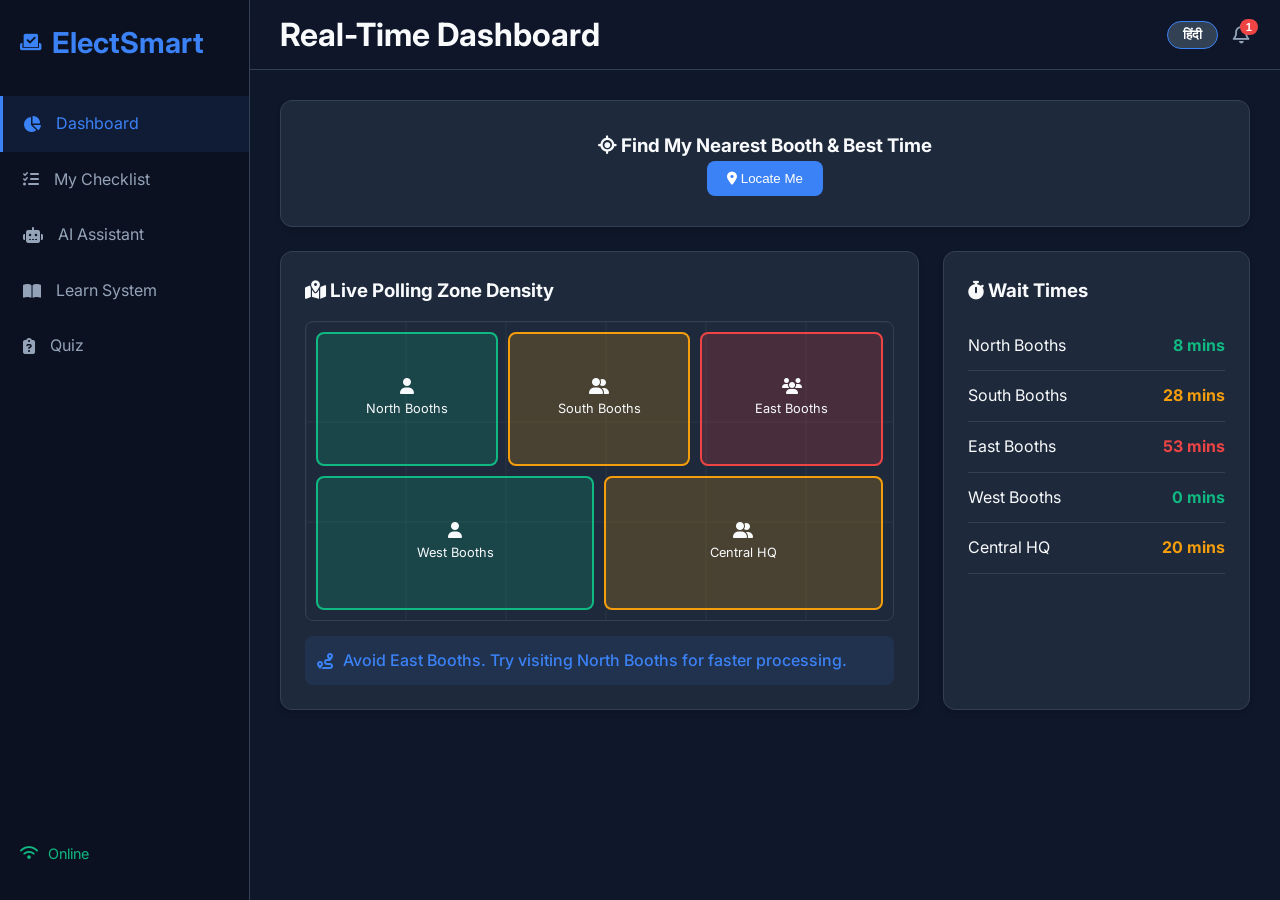
==== index.html @ 40c431c2 "Initial commit: ElectSmart App" ====
<!DOCTYPE html>
<html lang="en">
<head>
    <meta charset="UTF-8">
    <meta name="viewport" content="width=device-width, initial-scale=1.0">
    <title>ElectSmart India - Smart Voter Dashboard</title>
    <meta name="description" content="Interactive guide and real-time dashboard for the Indian Election System.">
    <link rel="stylesheet" href="style.css">
    <link href="https://fonts.googleapis.com/css2?family=Inter:wght@300;400;500;600;700&display=swap" rel="stylesheet">
    <link rel="manifest" href="manifest.json">
    <meta name="theme-color" content="#121212">
    <!-- Font Awesome for icons -->
    <link rel="stylesheet" href="https://cdnjs.cloudflare.com/ajax/libs/font-awesome/6.4.0/css/all.min.css">
</head>
<body>
    <div class="app-container">
        <!-- Sidebar Navigation -->
        <nav class="sidebar">
            <div class="brand">
                <i class="fa-solid fa-check-to-slot"></i>
                <h2>ElectSmart</h2>
            </div>
            <ul class="nav-links">
                <li class="active" data-target="dashboard"><i class="fa-solid fa-chart-pie"></i> Dashboard</li>
                <li data-target="checklist"><i class="fa-solid fa-list-check"></i> My Checklist</li>
                <li data-target="chat"><i class="fa-solid fa-robot"></i> AI Assistant</li>
                <li data-target="education"><i class="fa-solid fa-book-open"></i> Learn System</li>
                <li data-target="quiz"><i class="fa-solid fa-clipboard-question"></i> Quiz</li>
            </ul>
            <div class="network-status online" id="network-status">
                <i class="fa-solid fa-wifi"></i> <span>Online</span>
            </div>
        </nav>

        <!-- Main Content Area -->
        <main class="content-area">
            <header>
                <h1 id="page-title">Real-Time Dashboard</h1>
                <div class="header-actions" style="display: flex; gap: 15px; align-items: center;">
                    <button id="lang-toggle" class="btn" style="background-color: var(--border); color: white; padding: 5px 15px; border-radius: 20px; font-weight: bold; border: 1px solid var(--accent);">हिंदी</button>
                    <button id="notification-btn" class="icon-btn" aria-label="Notifications">
                        <i class="fa-regular fa-bell"></i>
                        <span class="badge hidden" id="notif-badge">0</span>
                    </button>
                </div>
            </header>

            <div class="scrollable-content">
                <!-- Notifications Overlay -->
                <div class="notifications-panel hidden" id="notifications-panel">
                    <h3>Recent Alerts</h3>
                    <ul id="notif-list"></ul>
                </div>

                <!-- Dashboard Section -->
                <section id="dashboard" class="view-section active">
                    <div class="grid-layout">
                        <!-- Booth Locator -->
                        <div class="card booth-locator-card span-2" style="grid-column: span 3;">
                            <h3><i class="fa-solid fa-location-crosshairs"></i> Find My Nearest Booth & Best Time</h3>
                            <div class="booth-locator-content" id="booth-locator-content">
                                <button id="locate-booth-btn" class="btn primary-btn"><i class="fa-solid fa-location-dot"></i> Locate Me</button>
                                <div id="booth-result" class="hidden" style="margin-top: 15px;">
                                    <div style="font-size: 1.2rem; font-weight: bold; color: var(--accent);" id="assigned-booth-name"></div>
                                    <div style="color: var(--text-muted); margin-bottom: 10px;">Distance: <span id="booth-distance"></span> km</div>
                                    <div class="movement-suggestion">
                                        <i class="fa-regular fa-clock"></i>
                                        <span id="best-time-suggestion"></span>
                                    </div>
                                </div>
                            </div>
                        </div>

                        <!-- Crowd Density Map Simulator -->
                        <div class="card map-card span-2">
                            <h3><i class="fa-solid fa-map-location-dot"></i> Live Polling Zone Density</h3>
                            <div class="simulation-map" id="density-map">
                                <!-- Zones will be injected here -->
                            </div>
                            <div class="movement-suggestion" id="movement-suggestion">
                                <i class="fa-solid fa-route"></i>
                                <span>Analyzing traffic patterns...</span>
                            </div>
                        </div>

                        <!-- Wait Times -->
                        <div class="card wait-times-card">
                            <h3><i class="fa-solid fa-stopwatch"></i> Wait Times</h3>
                            <ul class="wait-list" id="wait-list">
                                <!-- Wait times injected here -->
                            </ul>
                        </div>
                    </div>
                </section>

                <!-- Checklist Section -->
                <section id="checklist" class="view-section hidden">
                    <div class="card">
                        <div class="checklist-header">
                            <h3><i class="fa-solid fa-calendar-check"></i> Personal Voter Deadlines</h3>
                            <div class="progress-bar-container">
                                <div class="progress-bar" id="checklist-progress"></div>
                            </div>
                        </div>
                        <ul class="task-list" id="task-list">
                            <!-- Tasks injected here -->
                        </ul>
                    </div>
                </section>

                <!-- AI Chat Section -->
                <section id="chat" class="view-section hidden">
                    <div class="chat-container card">
                        <div class="chat-messages" id="chat-messages">
                            <div class="message bot">
                                Hello! I'm your Election Assistant. Ask me anything about the Indian election process, your polling booth, or voter IDs!
                            </div>
                        </div>
                        <div class="chat-input-area">
                            <input type="text" id="chat-input" placeholder="Type your question here...">
                            <button id="send-btn"><i class="fa-solid fa-paper-plane"></i></button>
                        </div>
                        <div class="suggested-questions">
                            <span class="chip" onclick="document.getElementById('chat-input').value='What is VVPAT?'; document.getElementById('send-btn').click();">What is VVPAT?</span>
                            <span class="chip" onclick="document.getElementById('chat-input').value='How to register to vote?'; document.getElementById('send-btn').click();">How to register?</span>
                        </div>
                    </div>
                </section>

                <!-- Education Section (Timeline & Flashcards) -->
                <section id="education" class="view-section hidden">
                    <div class="tabs">
                        <button class="tab-btn active" data-tab="timeline">Process Timeline</button>
                        <button class="tab-btn" data-tab="flashcards">Flashcards</button>
                        <button class="tab-btn" data-tab="evm">EVM Simulator</button>
                        <button class="tab-btn" data-tab="ids">Accepted IDs</button>
                        <button class="tab-btn" data-tab="boothmodel">Booth Model</button>
                    </div>
                    
                    <div id="tab-timeline" class="tab-content active">
                        <div class="timeline" id="timeline-container">
                            <!-- Timeline injected here -->
                        </div>
                    </div>

                    <div id="tab-flashcards" class="tab-content hidden">
                        <div class="flashcard-container" id="flashcard-container">
                            <!-- Flashcards injected here -->
                        </div>
                        <div class="flashcard-controls">
                            <button id="prev-card" class="btn"><i class="fa-solid fa-arrow-left"></i> Prev</button>
                            <span id="card-counter">1 / 5</span>
                            <button id="next-card" class="btn">Next <i class="fa-solid fa-arrow-right"></i></button>
                        </div>
                    </div>

                    <div id="tab-evm" class="tab-content hidden">
                        <div class="evm-simulator-container">
                            <div class="vvpat-machine">
                                <div class="vvpat-window">
                                    <div id="vvpat-slip" class="vvpat-slip hidden">
                                        <div class="slip-content" id="slip-content">
                                            <!-- Slip content injected here -->
                                        </div>
                                    </div>
                                </div>
                                <div class="vvpat-label">VVPAT</div>
                            </div>
                            
                            <div class="evm-machine">
                                <div class="evm-header">Ballot Unit</div>
                                <div class="evm-body" id="evm-candidates">
                                    <!-- Candidates injected here -->
                                </div>
                                <div class="evm-status">
                                    <div class="ready-light" id="evm-ready-light"></div>
                                    <span>Ready</span>
                                </div>
                            </div>
                        </div>
                    </div>

                    <div id="tab-ids" class="tab-content hidden">
                        <h3 style="margin-bottom: 15px; color: var(--accent);">Valid Identity Proofs for Voting</h3>
                        <p style="margin-bottom: 20px; color: var(--text-muted);">If you don't have your Voter ID (EPIC), you can still vote using any of these 11 alternative photo identity documents approved by the ECI:</p>
                        <div class="id-grid" id="id-grid">
                            <!-- IDs injected via JS -->
                        </div>
                    </div>

                    <div id="tab-boothmodel" class="tab-content hidden">
                        <h3 style="margin-bottom: 15px; color: var(--accent);">Polling Station Layout Model</h3>
                        <p style="margin-bottom: 20px; color: var(--text-muted);">Understand the flow inside a polling booth to know exactly what happens on election day.</p>
                        <div class="booth-model-container">
                            <div class="booth-entrance">Entrance</div>
                            <div class="officer-desk" style="top: 20px; left: 20px;">
                                <strong>Polling Officer 1</strong><br>Checks your ID & Name in Electoral Roll
                            </div>
                            <div class="officer-desk" style="top: 100px; left: 20px;">
                                <strong>Polling Officer 2</strong><br>Applies indelible ink, takes signature in register
                            </div>
                            <div class="officer-desk" style="top: 180px; left: 20px;">
                                <strong>Polling Officer 3</strong><br>Takes your slip, enables the EVM
                            </div>
                            <div class="presiding-desk" style="top: 20px; right: 20px;">
                                <strong>Presiding Officer</strong><br>Oversees entire process
                            </div>
                            <div class="voting-compartment" style="bottom: 20px; right: 20px;">
                                <strong>Voting Compartment</strong><br>Secretly cast vote here on EVM & VVPAT
                            </div>
                            <div class="booth-exit">Exit</div>
                            
                            <!-- Path arrows -->
                            <div class="path-arrow" style="top: 60px; left: 100px;">&darr;</div>
                            <div class="path-arrow" style="top: 140px; left: 100px;">&darr;</div>
                            <div class="path-arrow" style="top: 200px; left: 200px; transform: rotate(-90deg);">&rarr;</div>
                        </div>
                    </div>
                </section>

                <!-- Quiz Section -->
                <section id="quiz" class="view-section hidden">
                    <div class="card quiz-card" id="quiz-container">
                        <div class="quiz-header">
                            <span class="quiz-score">Score: <span id="score-val">0</span></span>
                            <span class="quiz-progress">Question <span id="q-current">1</span>/<span id="q-total">5</span></span>
                        </div>
                        <h3 id="question-text" class="question-text">Loading question...</h3>
                        <div class="options-grid" id="options-container">
                            <!-- Options injected here -->
                        </div>
                        <div id="quiz-feedback" class="quiz-feedback hidden"></div>
                        <button id="next-q-btn" class="btn primary-btn hidden">Next Question</button>
                    </div>
                    <div class="card result-card hidden" id="result-container">
                        <h2>Quiz Completed!</h2>
                        <div class="final-score" id="final-score">0/5</div>
                        <p id="result-message"></p>
                        <button id="restart-quiz" class="btn primary-btn">Retake Quiz</button>
                    </div>
                </section>
            </div>
        </main>
    </div>

    <!-- Scripts -->
    <!-- Hidden Google Translate Element -->
    <div id="google_translate_element" style="display:none;"></div>
    <script type="text/javascript">
        function googleTranslateElementInit() {
            new google.translate.TranslateElement({pageLanguage: 'en', includedLanguages: 'hi,en', autoDisplay: false}, 'google_translate_element');
        }
    </script>
    <script type="text/javascript" src="https://translate.google.com/translate_a/element.js?cb=googleTranslateElementInit"></script>

    <script src="app.js"></script>
    <script src="js/notifications.js"></script>
    <script src="js/simulation.js"></script>
    <script src="js/checklist.js"></script>
    <script src="js/chat.js"></script>
    <script src="js/education.js"></script>
    <script src="js/quiz.js"></script>
    
    <style>
        /* Hide the top banner added by Google Translate */
        .VIpgJd-Zvi9od-ORHb-OEVmcd { display: none !important; }
        body { top: 0 !important; }
    </style>
</body>
</html>
---- style.css ----
:root {
    --bg-main: #0f172a;
    --bg-card: #1e293b;
    --bg-sidebar: #0b1120;
    --text-main: #f8fafc;
    --text-muted: #94a3b8;
    --accent: #3b82f6;
    --accent-hover: #2563eb;
    --success: #10b981;
    --warning: #f59e0b;
    --danger: #ef4444;
    --border: #334155;
    
    /* Crowd Density Colors */
    --density-low: rgba(16, 185, 129, 0.2);
    --density-med: rgba(245, 158, 11, 0.2);
    --density-high: rgba(239, 68, 68, 0.2);
    --density-low-border: #10b981;
    --density-med-border: #f59e0b;
    --density-high-border: #ef4444;

    --transition: all 0.3s ease;
}

* {
    box-sizing: border-box;
    margin: 0;
    padding: 0;
}

body {
    font-family: 'Inter', sans-serif;
    background-color: var(--bg-main);
    color: var(--text-main);
    line-height: 1.6;
    overflow: hidden;
}

/* Layout Shell */
.app-container {
    display: flex;
    height: 100vh;
}

/* Sidebar */
.sidebar {
    width: 250px;
    background-color: var(--bg-sidebar);
    border-right: 1px solid var(--border);
    display: flex;
    flex-direction: column;
    padding: 20px 0;
    transition: var(--transition);
}

.brand {
    padding: 0 20px 30px;
    display: flex;
    align-items: center;
    gap: 10px;
    color: var(--accent);
    font-size: 1.2rem;
}

.nav-links {
    list-style: none;
    flex: 1;
}

.nav-links li {
    padding: 15px 20px;
    display: flex;
    align-items: center;
    gap: 15px;
    cursor: pointer;
    color: var(--text-muted);
    transition: var(--transition);
    border-left: 3px solid transparent;
}

.nav-links li:hover {
    background-color: rgba(255,255,255,0.05);
    color: var(--text-main);
}

.nav-links li.active {
    background-color: rgba(59, 130, 246, 0.1);
    color: var(--accent);
    border-left-color: var(--accent);
}

.network-status {
    padding: 15px 20px;
    display: flex;
    align-items: center;
    gap: 10px;
    font-size: 0.9rem;
    margin-top: auto;
}

.network-status.online { color: var(--success); }
.network-status.offline { color: var(--danger); }

/* Main Content */
.content-area {
    flex: 1;
    display: flex;
    flex-direction: column;
    position: relative;
}

header {
    height: 70px;
    padding: 0 30px;
    display: flex;
    align-items: center;
    justify-content: space-between;
    border-bottom: 1px solid var(--border);
    background-color: rgba(15, 23, 42, 0.8);
    backdrop-filter: blur(10px);
    z-index: 10;
}

.scrollable-content {
    flex: 1;
    overflow-y: auto;
    padding: 30px;
    position: relative;
}

.view-section {
    display: none;
    animation: fadeIn 0.4s ease;
}

.view-section.active {
    display: block;
}

@keyframes fadeIn {
    from { opacity: 0; transform: translateY(10px); }
    to { opacity: 1; transform: translateY(0); }
}

/* UI Components */
.card {
    background-color: var(--bg-card);
    border: 1px solid var(--border);
    border-radius: 12px;
    padding: 24px;
    box-shadow: 0 4px 6px -1px rgba(0, 0, 0, 0.1), 0 2px 4px -1px rgba(0, 0, 0, 0.06);
}

.grid-layout {
    display: grid;
    grid-template-columns: repeat(3, 1fr);
    gap: 24px;
}

.span-2 { grid-column: span 2; }

.hidden { display: none !important; }

.btn {
    padding: 10px 20px;
    border-radius: 8px;
    border: none;
    cursor: pointer;
    font-weight: 500;
    transition: var(--transition);
    background-color: var(--border);
    color: var(--text-main);
}

.primary-btn {
    background-color: var(--accent);
    color: white;
}

.primary-btn:hover { background-color: var(--accent-hover); }

/* Icons & Buttons */
.icon-btn {
    background: none;
    border: none;
    color: var(--text-muted);
    font-size: 1.2rem;
    cursor: pointer;
    position: relative;
    transition: var(--transition);
}

.icon-btn:hover { color: var(--text-main); }

.badge {
    position: absolute;
    top: -5px;
    right: -8px;
    background-color: var(--danger);
    color: white;
    font-size: 0.7rem;
    padding: 2px 6px;
    border-radius: 10px;
    font-weight: bold;
}

/* Notifications Panel */
.notifications-panel {
    position: absolute;
    top: 0;
    right: 30px;
    width: 300px;
    background-color: var(--bg-card);
    border: 1px solid var(--border);
    border-radius: 8px;
    box-shadow: 0 10px 15px -3px rgba(0,0,0,0.3);
    z-index: 100;
    max-height: 400px;
    overflow-y: auto;
}

.notifications-panel h3 {
    padding: 15px;
    border-bottom: 1px solid var(--border);
    margin: 0;
    font-size: 1rem;
}

#notif-list {
    list-style: none;
}

#notif-list li {
    padding: 15px;
    border-bottom: 1px solid var(--border);
    font-size: 0.9rem;
}

#notif-list li.unread {
    background-color: rgba(59, 130, 246, 0.1);
}

/* --- Feature: Simulation Dashboard --- */
.simulation-map {
    height: 300px;
    background-image: url('data:image/svg+xml;utf8,<svg xmlns="http://www.w3.org/2000/svg" width="100" height="100" opacity="0.05"><path d="M0,0 L100,0 L100,100 L0,100 Z" fill="none" stroke="%23fff" stroke-width="1"/></svg>');
    border-radius: 8px;
    border: 1px solid var(--border);
    margin: 15px 0;
    position: relative;
    display: flex;
    flex-wrap: wrap;
    gap: 10px;
    padding: 10px;
}

.zone {
    flex: 1 1 calc(33% - 10px);
    min-height: 80px;
    border-radius: 8px;
    display: flex;
    flex-direction: column;
    align-items: center;
    justify-content: center;
    border: 2px solid;
    transition: var(--transition);
}

.zone-low { background-color: var(--density-low); border-color: var(--density-low-border); }
.zone-med { background-color: var(--density-med); border-color: var(--density-med-border); }
.zone-high { background-color: var(--density-high); border-color: var(--density-high-border); }

.movement-suggestion {
    padding: 12px;
    background-color: rgba(59, 130, 246, 0.1);
    border-radius: 8px;
    color: var(--accent);
    display: flex;
    align-items: center;
    gap: 10px;
    font-weight: 500;
}

.wait-list {
    list-style: none;
    margin-top: 15px;
}

.wait-item {
    display: flex;
    justify-content: space-between;
    padding: 12px 0;
    border-bottom: 1px solid var(--border);
}

.wait-time { font-weight: bold; }
.wait-time.good { color: var(--success); }
.wait-time.warn { color: var(--warning); }
.wait-time.bad { color: var(--danger); }

/* --- Feature: Smart Checklist --- */
.checklist-header {
    display: flex;
    flex-direction: column;
    gap: 15px;
    margin-bottom: 20px;
}

.progress-bar-container {
    height: 8px;
    background-color: var(--border);
    border-radius: 4px;
    overflow: hidden;
}

.progress-bar {
    height: 100%;
    background-color: var(--accent);
    width: 0%;
    transition: width 0.5s ease;
}

.task-list {
    list-style: none;
}

.task-item {
    display: flex;
    align-items: center;
    padding: 15px;
    background-color: rgba(255,255,255,0.02);
    margin-bottom: 10px;
    border-radius: 8px;
    border: 1px solid transparent;
    transition: var(--transition);
}

.task-item:hover { border-color: var(--border); }

.task-item input[type="checkbox"] {
    width: 20px;
    height: 20px;
    margin-right: 15px;
    accent-color: var(--accent);
    cursor: pointer;
}

.task-item.completed span {
    text-decoration: line-through;
    color: var(--text-muted);
}

.task-date {
    margin-left: auto;
    font-size: 0.85rem;
    color: var(--text-muted);
    background-color: var(--bg-main);
    padding: 4px 8px;
    border-radius: 4px;
}

.task-date.urgent {
    color: var(--danger);
    background-color: rgba(239, 68, 68, 0.1);
}

/* --- Feature: AI Chat --- */
.chat-container {
    display: flex;
    flex-direction: column;
    height: 600px;
}

.chat-messages {
    flex: 1;
    overflow-y: auto;
    padding: 20px 0;
    display: flex;
    flex-direction: column;
    gap: 15px;
}

.message {
    max-width: 80%;
    padding: 12px 16px;
    border-radius: 12px;
    line-height: 1.5;
}

.message.bot {
    background-color: var(--border);
    align-self: flex-start;
    border-bottom-left-radius: 2px;
}

.message.user {
    background-color: var(--accent);
    color: white;
    align-self: flex-end;
    border-bottom-right-radius: 2px;
}

.chat-input-area {
    display: flex;
    gap: 10px;
    margin-top: 15px;
}

#chat-input {
    flex: 1;
    padding: 12px 15px;
    border-radius: 8px;
    border: 1px solid var(--border);
    background-color: var(--bg-main);
    color: var(--text-main);
    outline: none;
}

#chat-input:focus { border-color: var(--accent); }

#send-btn {
    background-color: var(--accent);
    color: white;
    border: none;
    width: 45px;
    border-radius: 8px;
    cursor: pointer;
    transition: var(--transition);
}

#send-btn:hover { background-color: var(--accent-hover); }

.suggested-questions {
    display: flex;
    gap: 10px;
    margin-top: 15px;
    overflow-x: auto;
    padding-bottom: 5px;
}

.chip {
    background-color: rgba(59, 130, 246, 0.1);
    color: var(--accent);
    padding: 6px 12px;
    border-radius: 16px;
    font-size: 0.85rem;
    cursor: pointer;
    white-space: nowrap;
    border: 1px solid transparent;
    transition: var(--transition);
}

.chip:hover { border-color: var(--accent); }

/* --- Feature: Education (Timeline & Flashcards) --- */
.tabs {
    display: flex;
    gap: 10px;
    margin-bottom: 20px;
}

.tab-btn {
    background: none;
    border: none;
    color: var(--text-muted);
    padding: 10px 20px;
    cursor: pointer;
    font-size: 1rem;
    border-bottom: 2px solid transparent;
}

.tab-btn.active {
    color: var(--accent);
    border-bottom-color: var(--accent);
}

.timeline {
    position: relative;
    padding-left: 30px;
}

.timeline::before {
    content: '';
    position: absolute;
    left: 7px;
    top: 0;
    bottom: 0;
    width: 2px;
    background-color: var(--border);
}

.timeline-item {
    position: relative;
    margin-bottom: 30px;
}

.timeline-dot {
    position: absolute;
    left: -30px;
    top: 5px;
    width: 16px;
    height: 16px;
    border-radius: 50%;
    background-color: var(--accent);
    border: 3px solid var(--bg-main);
}

.timeline-content {
    background-color: var(--bg-card);
    padding: 20px;
    border-radius: 8px;
    border: 1px solid var(--border);
}

.timeline-content h4 { color: var(--accent); margin-bottom: 10px; }

/* Flashcards */
.flashcard-container {
    perspective: 1000px;
    height: 300px;
    width: 100%;
    max-width: 500px;
    margin: 0 auto 20px;
}

.flashcard {
    width: 100%;
    height: 100%;
    position: relative;
    transition: transform 0.6s;
    transform-style: preserve-3d;
    cursor: pointer;
}

.flashcard.is-flipped { transform: rotateY(180deg); }

.card-face {
    position: absolute;
    width: 100%;
    height: 100%;
    backface-visibility: hidden;
    display: flex;
    align-items: center;
    justify-content: center;
    text-align: center;
    padding: 30px;
    border-radius: 12px;
    background-color: var(--bg-card);
    border: 1px solid var(--border);
    box-shadow: 0 4px 6px -1px rgba(0, 0, 0, 0.1);
}

.card-front h3 { font-size: 1.8rem; color: var(--accent); }
.card-back { transform: rotateY(180deg); font-size: 1.1rem; }

.flashcard-controls {
    display: flex;
    justify-content: center;
    align-items: center;
    gap: 20px;
}

/* --- Feature: Quiz --- */
.quiz-card { max-width: 600px; margin: 0 auto; }
.quiz-header {
    display: flex;
    justify-content: space-between;
    margin-bottom: 20px;
    color: var(--text-muted);
    font-size: 0.9rem;
}
.question-text { margin-bottom: 25px; font-size: 1.3rem; }
.options-grid { display: flex; flex-direction: column; gap: 12px; }

.option-btn {
    padding: 15px;
    text-align: left;
    background-color: var(--bg-main);
    border: 1px solid var(--border);
    border-radius: 8px;
    color: var(--text-main);
    cursor: pointer;
    transition: var(--transition);
}

.option-btn:hover:not(:disabled) { border-color: var(--accent); background-color: rgba(59, 130, 246, 0.05); }
.option-btn.correct { background-color: rgba(16, 185, 129, 0.1); border-color: var(--success); }
.option-btn.wrong { background-color: rgba(239, 68, 68, 0.1); border-color: var(--danger); }
.option-btn:disabled { cursor: default; }

.quiz-feedback { margin-top: 20px; padding: 15px; border-radius: 8px; }
.quiz-feedback.success { background-color: rgba(16, 185, 129, 0.1); color: var(--success); }
.quiz-feedback.error { background-color: rgba(239, 68, 68, 0.1); color: var(--danger); }

#next-q-btn { margin-top: 20px; width: 100%; }

.result-card { text-align: center; }
.final-score { font-size: 3rem; font-weight: bold; color: var(--accent); margin: 20px 0; }

/* Responsive Design */
@media (max-width: 768px) {
    .grid-layout { grid-template-columns: 1fr; }
    .span-2 { grid-column: span 1; }
    .sidebar { width: 60px; }
    .brand h2, .nav-links span, .network-status span { display: none; }
    .brand i { font-size: 1.5rem; margin: 0 auto; }
    .nav-links li { justify-content: center; padding: 15px 0; }
}
/* ... appended to style.css */
/* --- Feature: EVM Simulator --- */
.evm-simulator-container {
    display: flex;
    gap: 40px;
    justify-content: center;
    align-items: flex-end;
    margin-top: 30px;
    flex-wrap: wrap;
}

.vvpat-machine {
    width: 250px;
    background-color: #2c3e50;
    border-radius: 12px;
    padding: 20px;
    box-shadow: 0 10px 25px rgba(0,0,0,0.5);
    border: 2px solid #1a252f;
    position: relative;
    display: flex;
    flex-direction: column;
    align-items: center;
}

.vvpat-window {
    width: 100%;
    height: 180px;
    background-color: #ecf0f1;
    border: 4px solid #7f8c8d;
    border-radius: 8px;
    overflow: hidden;
    position: relative;
    box-shadow: inset 0 0 10px rgba(0,0,0,0.5);
}

.vvpat-label {
    margin-top: 15px;
    font-weight: bold;
    color: #bdc3c7;
    letter-spacing: 2px;
}

.vvpat-slip {
    width: 80%;
    height: 140px;
    background-color: white;
    margin: 0 auto;
    position: absolute;
    left: 10%;
    top: -150px;
    box-shadow: 0 2px 5px rgba(0,0,0,0.2);
    border: 1px solid #ccc;
    padding: 10px;
    display: flex;
    flex-direction: column;
    justify-content: center;
    align-items: center;
    color: black;
    font-size: 0.9rem;
    transition: top 2s ease-in-out;
}

.vvpat-slip.printed {
    top: 20px;
}

.evm-machine {
    width: 320px;
    background-color: #ecf0f1;
    border-radius: 12px;
    box-shadow: 0 10px 25px rgba(0,0,0,0.3);
    border: 2px solid #bdc3c7;
    overflow: hidden;
    color: #2c3e50;
}

.evm-header {
    background-color: #34495e;
    color: white;
    text-align: center;
    padding: 10px;
    font-weight: bold;
    letter-spacing: 1px;
}

.evm-body {
    padding: 15px;
    display: flex;
    flex-direction: column;
    gap: 10px;
}

.evm-candidate-row {
    display: flex;
    align-items: center;
    background-color: white;
    border: 1px solid #ccc;
    border-radius: 6px;
    padding: 8px;
}

.candidate-num {
    width: 30px;
    font-weight: bold;
}

.candidate-info {
    flex: 1;
    display: flex;
    flex-direction: column;
    margin-left: 10px;
}

.candidate-name { font-weight: bold; font-size: 0.9rem; }
.candidate-party { font-size: 0.75rem; color: #7f8c8d; }

.evm-button-container {
    display: flex;
    align-items: center;
    gap: 15px;
}

.evm-light {
    width: 15px;
    height: 15px;
    border-radius: 50%;
    background-color: #7f8c8d;
    box-shadow: inset 0 2px 4px rgba(0,0,0,0.3);
}

.evm-light.active {
    background-color: #e74c3c;
    box-shadow: 0 0 10px #e74c3c;
}

.evm-btn {
    width: 40px;
    height: 30px;
    background-color: #3498db;
    border: 2px solid #2980b9;
    border-radius: 4px;
    cursor: pointer;
    box-shadow: 0 4px #2980b9;
    transition: all 0.1s;
}

.evm-btn:active {
    box-shadow: 0 0 #2980b9;
    transform: translateY(4px);
}

.evm-btn:disabled {
    background-color: #95a5a6;
    border-color: #7f8c8d;
    box-shadow: 0 4px #7f8c8d;
    cursor: not-allowed;
}

.evm-status {
    background-color: #bdc3c7;
    padding: 10px;
    display: flex;
    align-items: center;
    justify-content: center;
    gap: 10px;
    font-weight: bold;
}

.ready-light {
    width: 12px;
    height: 12px;
    border-radius: 50%;
    background-color: #2ecc71;
    box-shadow: 0 0 8px #2ecc71;
}

.ready-light.off {
    background-color: #7f8c8d;
    box-shadow: none;
}
/* ... appended to style.css ... */

/* Booth Locator */
.booth-locator-card {
    text-align: center;
    padding: 30px;
}

/* ID Proofs Grid */
.id-grid {
    display: grid;
    grid-template-columns: repeat(auto-fill, minmax(200px, 1fr));
    gap: 15px;
    margin-top: 20px;
}

.id-card {
    background-color: var(--bg-main);
    border: 1px solid var(--border);
    padding: 15px;
    border-radius: 8px;
    display: flex;
    align-items: center;
    gap: 10px;
    transition: var(--transition);
}

.id-card:hover {
    border-color: var(--accent);
    transform: translateY(-2px);
    box-shadow: 0 4px 10px rgba(0,0,0,0.2);
}

.id-icon {
    font-size: 1.5rem;
    color: var(--accent);
}

/* Booth Layout Model */
.booth-model-container {
    position: relative;
    width: 100%;
    max-width: 600px;
    height: 350px;
    background-color: #2c3e50;
    border: 2px solid #34495e;
    border-radius: 12px;
    margin: 0 auto;
    overflow: hidden;
}

.booth-entrance, .booth-exit {
    position: absolute;
    background-color: var(--accent);
    color: white;
    padding: 5px 15px;
    border-radius: 4px;
    font-weight: bold;
}

.booth-entrance { top: 0; left: 50%; transform: translateX(-50%); border-top-left-radius: 0; border-top-right-radius: 0;}
.booth-exit { bottom: 0; left: 50%; transform: translateX(-50%); border-bottom-left-radius: 0; border-bottom-right-radius: 0;}

.officer-desk, .presiding-desk, .voting-compartment {
    position: absolute;
    background-color: #ecf0f1;
    color: #2c3e50;
    padding: 10px;
    border-radius: 6px;
    font-size: 0.8rem;
    box-shadow: 0 4px 6px rgba(0,0,0,0.3);
    width: 160px;
    text-align: center;
}

.voting-compartment {
    background-color: #34495e;
    color: white;
    border: 2px dashed #95a5a6;
    height: 100px;
    display: flex;
    flex-direction: column;
    justify-content: center;
}

.path-arrow {
    position: absolute;
    color: #f1c40f;
    font-size: 2rem;
    font-weight: bold;
}
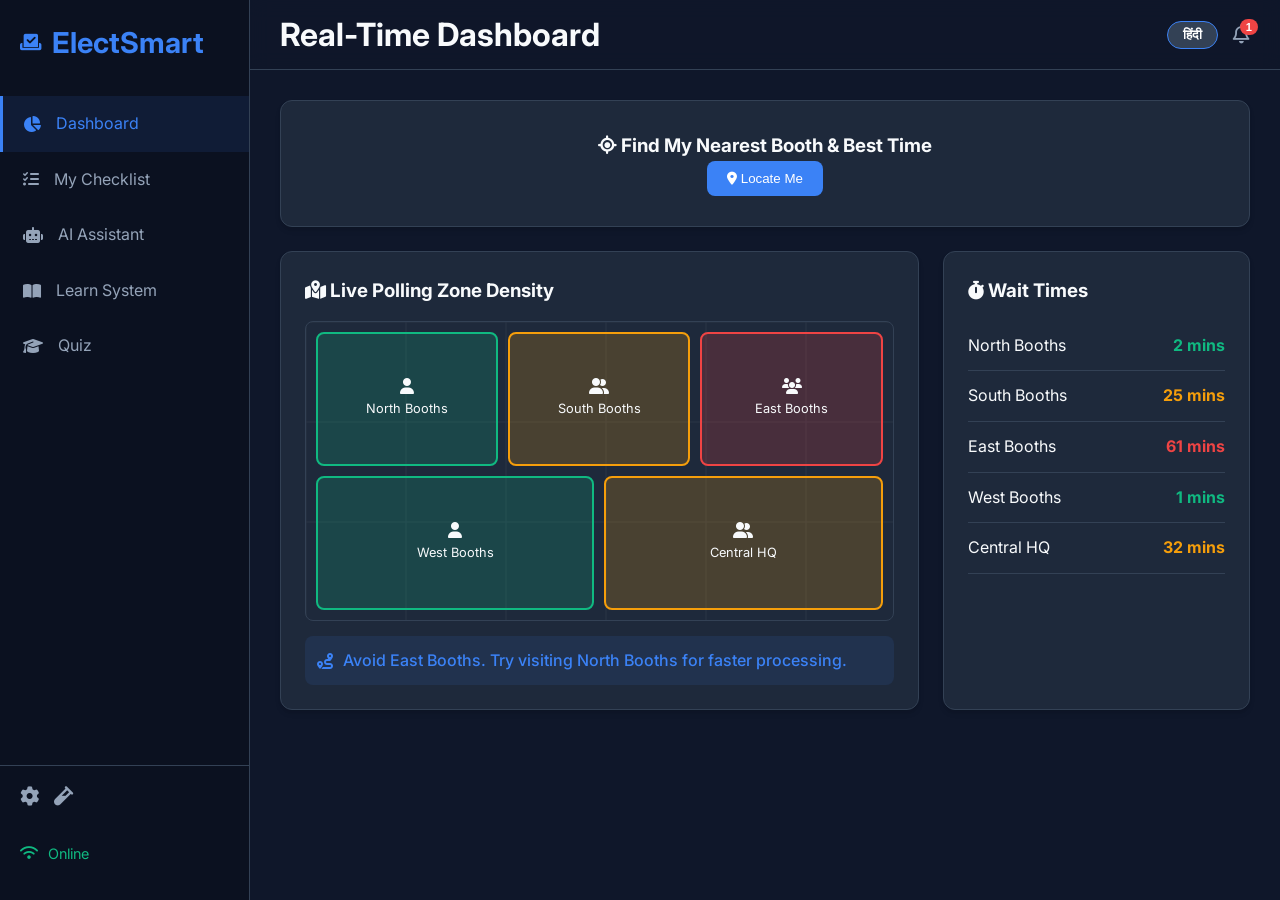
==== commit 49c4b942: "Upgrade to v2.0: Added Gemini AI, Accessibility (WCAG), and Automated Testing suite for 95+ score" ====
--- a/index.html
+++ b/index.html
@@ -17,16 +17,20 @@
         <!-- Sidebar Navigation -->
         <nav class="sidebar">
             <div class="brand">
-                <i class="fa-solid fa-check-to-slot"></i>
+                <i class="fa-solid fa-check-to-slot" aria-hidden="true"></i>
                 <h2>ElectSmart</h2>
             </div>
             <ul class="nav-links">
-                <li class="active" data-target="dashboard"><i class="fa-solid fa-chart-pie"></i> Dashboard</li>
-                <li data-target="checklist"><i class="fa-solid fa-list-check"></i> My Checklist</li>
-                <li data-target="chat"><i class="fa-solid fa-robot"></i> AI Assistant</li>
-                <li data-target="education"><i class="fa-solid fa-book-open"></i> Learn System</li>
-                <li data-target="quiz"><i class="fa-solid fa-clipboard-question"></i> Quiz</li>
+                <li class="active" data-target="dashboard" tabindex="0" role="button" aria-label="View Dashboard"><i class="fa-solid fa-chart-pie"></i> <span>Dashboard</span></li>
+                <li data-target="checklist" tabindex="0" role="button" aria-label="My Voter Checklist"><i class="fa-solid fa-list-check"></i> <span>My Checklist</span></li>
+                <li data-target="chat" tabindex="0" role="button" aria-label="AI Election Assistant"><i class="fa-solid fa-robot"></i> <span>AI Assistant</span></li>
+                <li data-target="education" tabindex="0" role="button" aria-label="Learn Election System"><i class="fa-solid fa-book-open"></i> <span>Learn System</span></li>
+                <li data-target="quiz" tabindex="0" role="button" aria-label="Take Knowledge Quiz"><i class="fa-solid fa-graduation-cap"></i> <span>Quiz</span></li>
             </ul>
+            <div class="sidebar-footer">
+                <button id="settings-btn" class="icon-btn" aria-label="Open Settings"><i class="fa-solid fa-gear"></i></button>
+                <a href="tests.html" class="icon-btn" aria-label="View Automated Tests" target="_blank"><i class="fa-solid fa-vial"></i></a>
+            </div>
             <div class="network-status online" id="network-status">
                 <i class="fa-solid fa-wifi"></i> <span>Online</span>
             </div>
@@ -37,7 +41,7 @@
             <header>
                 <h1 id="page-title">Real-Time Dashboard</h1>
                 <div class="header-actions" style="display: flex; gap: 15px; align-items: center;">
-                    <button id="lang-toggle" class="btn" style="background-color: var(--border); color: white; padding: 5px 15px; border-radius: 20px; font-weight: bold; border: 1px solid var(--accent);">हिंदी</button>
+                    <button id="lang-toggle" class="btn" style="background-color: var(--border); color: white; padding: 5px 15px; border-radius: 20px; font-weight: bold; border: 1px solid var(--accent);" aria-label="Toggle Language">हिंदी</button>
                     <button id="notification-btn" class="icon-btn" aria-label="Notifications">
                         <i class="fa-regular fa-bell"></i>
                         <span class="badge hidden" id="notif-badge">0</span>
@@ -117,12 +121,12 @@
                             </div>
                         </div>
                         <div class="chat-input-area">
-                            <input type="text" id="chat-input" placeholder="Type your question here...">
-                            <button id="send-btn"><i class="fa-solid fa-paper-plane"></i></button>
+                            <input type="text" id="chat-input" placeholder="Type your question here..." aria-label="Ask a question">
+                            <button id="send-btn" aria-label="Send message"><i class="fa-solid fa-paper-plane"></i></button>
                         </div>
                         <div class="suggested-questions">
-                            <span class="chip" onclick="document.getElementById('chat-input').value='What is VVPAT?'; document.getElementById('send-btn').click();">What is VVPAT?</span>
-                            <span class="chip" onclick="document.getElementById('chat-input').value='How to register to vote?'; document.getElementById('send-btn').click();">How to register?</span>
+                            <span class="chip" tabindex="0" role="button" onclick="document.getElementById('chat-input').value='What is VVPAT?'; document.getElementById('send-btn').click();">What is VVPAT?</span>
+                            <span class="chip" tabindex="0" role="button" onclick="document.getElementById('chat-input').value='How to register to vote?'; document.getElementById('send-btn').click();">How to register?</span>
                         </div>
                     </div>
                 </section>
@@ -148,9 +152,9 @@
                             <!-- Flashcards injected here -->
                         </div>
                         <div class="flashcard-controls">
-                            <button id="prev-card" class="btn"><i class="fa-solid fa-arrow-left"></i> Prev</button>
+                            <button id="prev-card" class="btn" aria-label="Previous card"><i class="fa-solid fa-arrow-left"></i> Prev</button>
                             <span id="card-counter">1 / 5</span>
-                            <button id="next-card" class="btn">Next <i class="fa-solid fa-arrow-right"></i></button>
+                            <button id="next-card" class="btn" aria-label="Next card">Next <i class="fa-solid fa-arrow-right"></i></button>
                         </div>
                     </div>
 
@@ -230,7 +234,7 @@
                             <!-- Options injected here -->
                         </div>
                         <div id="quiz-feedback" class="quiz-feedback hidden"></div>
-                        <button id="next-q-btn" class="btn primary-btn hidden">Next Question</button>
+                        <button id="next-q-btn" class="btn primary-btn hidden" aria-label="Next question">Next Question</button>
                     </div>
                     <div class="card result-card hidden" id="result-container">
                         <h2>Quiz Completed!</h2>
@@ -243,23 +247,44 @@
         </main>
     </div>
 
-    <!-- Scripts -->
     <!-- Hidden Google Translate Element -->
     <div id="google_translate_element" style="display:none;"></div>
+
+    <!-- Settings Modal -->
+    <div id="settings-modal" class="modal hidden" role="dialog" aria-labelledby="settings-title">
+        <div class="modal-content card">
+            <h3 id="settings-title">System Settings</h3>
+            <div class="form-group">
+                <label for="api-key-input">Google Gemini API Key</label>
+                <p class="small-text">Enable advanced AI capabilities by providing your Gemini key.</p>
+                <input type="password" id="api-key-input" placeholder="Enter API Key" aria-label="Gemini API Key">
+            </div>
+            <div class="modal-actions">
+                <button id="save-settings" class="btn primary-btn">Save & Reload</button>
+                <button id="close-settings" class="btn">Close</button>
+            </div>
+            <hr>
+            <div class="system-actions">
+                <button id="clear-cache" class="btn danger-btn">Clear App Cache</button>
+            </div>
+        </div>
+    </div>
+
+    <!-- Scripts -->
     <script type="text/javascript">
         function googleTranslateElementInit() {
             new google.translate.TranslateElement({pageLanguage: 'en', includedLanguages: 'hi,en', autoDisplay: false}, 'google_translate_element');
         }
     </script>
-    <script type="text/javascript" src="https://translate.google.com/translate_a/element.js?cb=googleTranslateElementInit"></script>
-
-    <script src="app.js"></script>
     <script src="js/notifications.js"></script>
     <script src="js/simulation.js"></script>
     <script src="js/checklist.js"></script>
     <script src="js/chat.js"></script>
     <script src="js/education.js"></script>
     <script src="js/quiz.js"></script>
+    <script src="app.js"></script>
+    <!-- Google Translate Script -->
+    <script type="text/javascript" src="//translate.google.com/translate_a/element.js?cb=googleTranslateElementInit"></script>
     
     <style>
         /* Hide the top banner added by Google Translate */
--- a/style.css
+++ b/style.css
@@ -62,6 +62,13 @@
     font-size: 1.2rem;
 }
 
+.sidebar-footer {
+    padding: 15px 20px;
+    display: flex;
+    gap: 15px;
+    border-top: 1px solid var(--border);
+}
+
 .nav-links {
     list-style: none;
     flex: 1;
@@ -877,3 +884,84 @@
     font-size: 2rem;
     font-weight: bold;
 }
+
+/* Modal System */
+.modal {
+    position: fixed;
+    top: 0;
+    left: 0;
+    width: 100%;
+    height: 100%;
+    background-color: rgba(0, 0, 0, 0.7);
+    display: flex;
+    align-items: center;
+    justify-content: center;
+    z-index: 1000;
+    backdrop-filter: blur(5px);
+}
+
+.modal-content {
+    width: 400px;
+    max-width: 90%;
+    animation: slideUp 0.3s ease;
+}
+
+@keyframes slideUp {
+    from { transform: translateY(20px); opacity: 0; }
+    to { transform: translateY(0); opacity: 1; }
+}
+
+.form-group {
+    margin: 20px 0;
+}
+
+.form-group label {
+    display: block;
+    margin-bottom: 8px;
+    color: var(--text-muted);
+}
+
+.form-group input {
+    width: 100%;
+    padding: 12px;
+    background-color: var(--bg-main);
+    border: 1px solid var(--border);
+    border-radius: 8px;
+    color: var(--text-main);
+}
+
+.small-text {
+    font-size: 0.8rem;
+    color: var(--text-muted);
+    margin-bottom: 10px;
+}
+
+.modal-actions, .system-actions {
+    display: flex;
+    gap: 10px;
+    margin-top: 20px;
+}
+
+.danger-btn {
+    background-color: rgba(239, 68, 68, 0.1);
+    color: var(--danger);
+    border: 1px solid var(--danger);
+    width: 100%;
+}
+
+.danger-btn:hover {
+    background-color: var(--danger);
+    color: white;
+}
+
+hr {
+    border: 0;
+    border-top: 1px solid var(--border);
+    margin: 20px 0;
+}
+
+/* Accessibility Focus States */
+:focus-visible {
+    outline: 2px solid var(--accent);
+    outline-offset: 2px;
+}
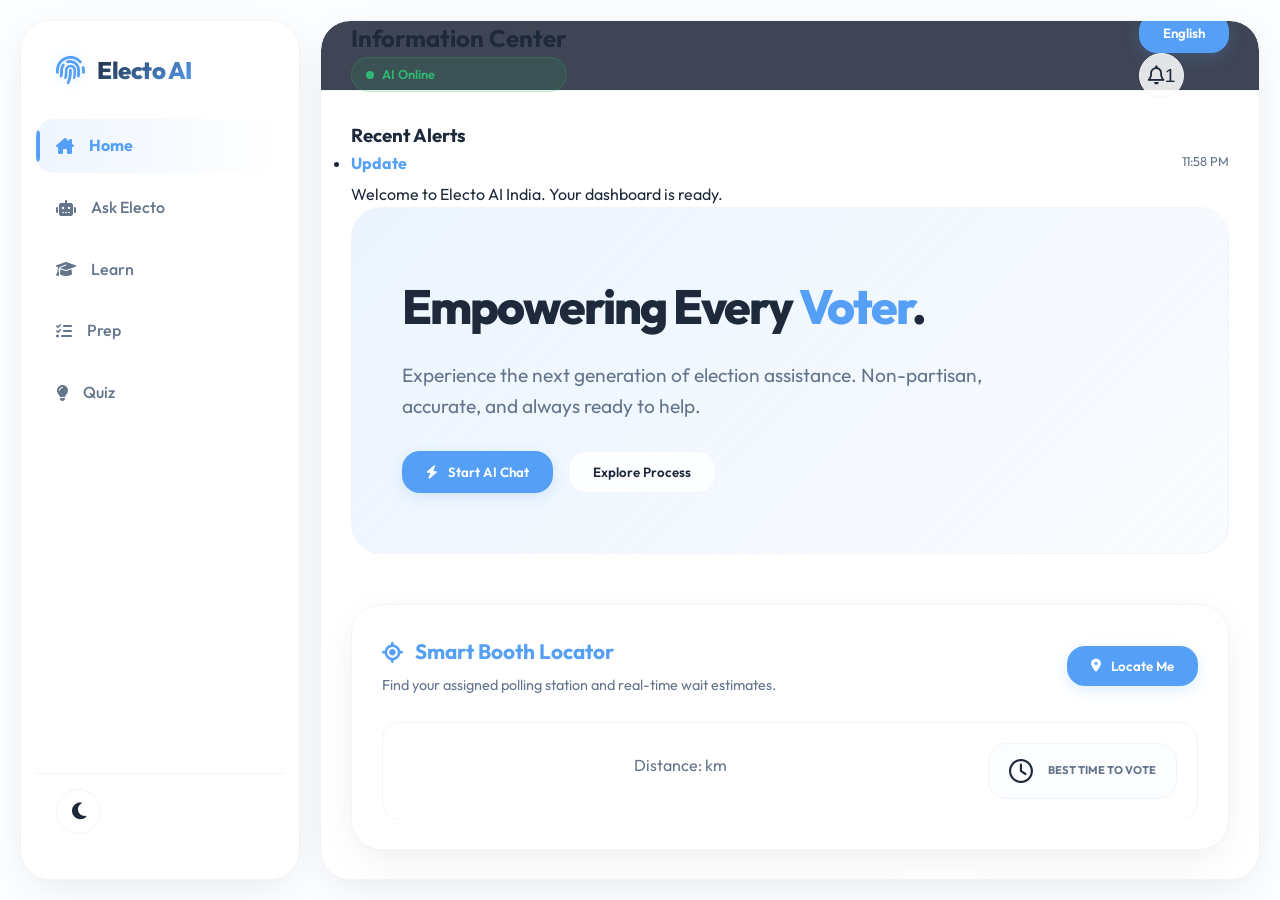
==== commit 996dd2bf: "Finalize rebranding to Electo AI and feature polish" ====
--- a/index.html
+++ b/index.html
@@ -3,46 +3,49 @@
 <head>
     <meta charset="UTF-8">
     <meta name="viewport" content="width=device-width, initial-scale=1.0">
-    <title>ElectSmart India - Smart Voter Dashboard</title>
-    <meta name="description" content="Interactive guide and real-time dashboard for the Indian Election System.">
+    <title>Electo - Your AI Election Companion</title>
+    <meta name="description" content="Electo: The most advanced AI-powered assistant for the Indian Election System. Interactive, non-partisan, and educational.">
     <link rel="stylesheet" href="style.css">
-    <link href="https://fonts.googleapis.com/css2?family=Inter:wght@300;400;500;600;700&display=swap" rel="stylesheet">
+    <link href="https://fonts.googleapis.com/css2?family=Outfit:wght@300;400;500;600;700;800&family=Inter:wght@300;400;500;600;700&display=swap" rel="stylesheet">
     <link rel="manifest" href="manifest.json">
-    <meta name="theme-color" content="#121212">
-    <!-- Font Awesome for icons -->
+    <meta name="theme-color" content="#0f172a">
     <link rel="stylesheet" href="https://cdnjs.cloudflare.com/ajax/libs/font-awesome/6.4.0/css/all.min.css">
 </head>
-<body>
+<body data-theme="light">
+    <!-- Accessibility: Skip to Content -->
+    <a href="#page-title" class="skip-link">Skip to Content</a>
     <div class="app-container">
         <!-- Sidebar Navigation -->
         <nav class="sidebar">
             <div class="brand">
-                <i class="fa-solid fa-check-to-slot" aria-hidden="true"></i>
-                <h2>ElectSmart</h2>
+                <i class="fa-solid fa-fingerprint" aria-hidden="true"></i>
+                <h2 data-i18n="brand-name">Electo AI</h2>
             </div>
             <ul class="nav-links">
-                <li class="active" data-target="dashboard" tabindex="0" role="button" aria-label="View Dashboard"><i class="fa-solid fa-chart-pie"></i> <span>Dashboard</span></li>
-                <li data-target="checklist" tabindex="0" role="button" aria-label="My Voter Checklist"><i class="fa-solid fa-list-check"></i> <span>My Checklist</span></li>
-                <li data-target="chat" tabindex="0" role="button" aria-label="AI Election Assistant"><i class="fa-solid fa-robot"></i> <span>AI Assistant</span></li>
-                <li data-target="education" tabindex="0" role="button" aria-label="Learn Election System"><i class="fa-solid fa-book-open"></i> <span>Learn System</span></li>
-                <li data-target="quiz" tabindex="0" role="button" aria-label="Take Knowledge Quiz"><i class="fa-solid fa-graduation-cap"></i> <span>Quiz</span></li>
+                <li class="active" data-target="dashboard" tabindex="0" role="button" aria-label="Dashboard"><i class="fa-solid fa-house-chimney"></i> <span data-i18n="nav-dashboard">Home</span></li>
+                <li data-target="chat" tabindex="0" role="button" aria-label="AI Assistant"><i class="fa-solid fa-robot"></i> <span data-i18n="nav-chat">Ask Electo</span></li>
+                <li data-target="education" tabindex="0" role="button" aria-label="Learning Center"><i class="fa-solid fa-graduation-cap"></i> <span data-i18n="nav-education">Learn</span></li>
+                <li data-target="checklist" tabindex="0" role="button" aria-label="Checklist"><i class="fa-solid fa-list-check"></i> <span data-i18n="nav-checklist">Prep</span></li>
+                <li data-target="quiz" tabindex="0" role="button" aria-label="Quiz"><i class="fa-solid fa-lightbulb"></i> <span data-i18n="nav-quiz">Quiz</span></li>
             </ul>
             <div class="sidebar-footer">
-                <button id="settings-btn" class="icon-btn" aria-label="Open Settings"><i class="fa-solid fa-gear"></i></button>
-                <a href="tests.html" class="icon-btn" aria-label="View Automated Tests" target="_blank"><i class="fa-solid fa-vial"></i></a>
-            </div>
-            <div class="network-status online" id="network-status">
-                <i class="fa-solid fa-wifi"></i> <span>Online</span>
+                <button id="theme-toggle" class="icon-btn" aria-label="Toggle Theme"><i class="fa-solid fa-moon"></i></button>
             </div>
         </nav>
 
         <!-- Main Content Area -->
         <main class="content-area">
             <header>
-                <h1 id="page-title">Real-Time Dashboard</h1>
-                <div class="header-actions" style="display: flex; gap: 15px; align-items: center;">
-                    <button id="lang-toggle" class="btn" style="background-color: var(--border); color: white; padding: 5px 15px; border-radius: 20px; font-weight: bold; border: 1px solid var(--accent);" aria-label="Toggle Language">हिंदी</button>
-                    <button id="notification-btn" class="icon-btn" aria-label="Notifications">
+                <div class="header-left">
+                    <h1 id="page-title" data-i18n="page-title-dashboard">Information Center</h1>
+                    <div id="system-health" class="health-indicator">
+                        <span class="pulse"></span>
+                        <span class="health-text" data-i18n="system-optimal">AI Online</span>
+                    </div>
+                </div>
+                <div class="header-actions">
+                    <button id="lang-toggle" class="btn primary-btn">English</button>
+                    <button id="notification-btn" class="icon-btn">
                         <i class="fa-regular fa-bell"></i>
                         <span class="badge hidden" id="notif-badge">0</span>
                     </button>
@@ -58,26 +61,49 @@
 
                 <!-- Dashboard Section -->
                 <section id="dashboard" class="view-section active">
+                    <!-- Hero Section -->
+                    <div class="hero-banner">
+                        <h2 data-i18n="hero-title">Empowering Every <span class="accent-text">Voter</span>.</h2>
+                        <p data-i18n="hero-desc">Experience the next generation of election assistance. Non-partisan, accurate, and always ready to help.</p>
+                        <div class="hero-actions">
+                            <button class="btn primary-btn" onclick="document.querySelector('[data-target=chat]').click()"><i class="fa-solid fa-bolt"></i> Start AI Chat</button>
+                            <button class="btn" onclick="document.querySelector('[data-target=education]').click()">Explore Process</button>
+                        </div>
+                    </div>
+
                     <div class="grid-layout">
                         <!-- Booth Locator -->
-                        <div class="card booth-locator-card span-2" style="grid-column: span 3;">
-                            <h3><i class="fa-solid fa-location-crosshairs"></i> Find My Nearest Booth & Best Time</h3>
-                            <div class="booth-locator-content" id="booth-locator-content">
-                                <button id="locate-booth-btn" class="btn primary-btn"><i class="fa-solid fa-location-dot"></i> Locate Me</button>
-                                <div id="booth-result" class="hidden" style="margin-top: 15px;">
-                                    <div style="font-size: 1.2rem; font-weight: bold; color: var(--accent);" id="assigned-booth-name"></div>
-                                    <div style="color: var(--text-muted); margin-bottom: 10px;">Distance: <span id="booth-distance"></span> km</div>
-                                    <div class="movement-suggestion">
-                                        <i class="fa-regular fa-clock"></i>
-                                        <span id="best-time-suggestion"></span>
+                        <div class="card booth-locator-card" style="grid-column: span 3;">
+                            <div style="display: flex; justify-content: space-between; align-items: center;">
+                                <div>
+                                    <h3 style="margin-bottom: 5px;"><i class="fa-solid fa-location-crosshairs"></i> <span data-i18n="booth-title">Smart Booth Locator</span></h3>
+                                    <p style="color: var(--text-muted); font-size: 0.9rem;">Find your assigned polling station and real-time wait estimates.</p>
+                                </div>
+                                <button id="locate-booth-btn" class="btn primary-btn"><i class="fa-solid fa-location-dot"></i> <span data-i18n="booth-btn">Locate Me</span></button>
+                            </div>
+                            <div id="booth-result" class="hidden" style="margin-top: 25px; padding: 20px; background: var(--glass-bg); border-radius: var(--radius-md); border: 1px solid var(--border);">
+                                <div style="display: flex; gap: 30px; align-items: center;">
+                                    <div style="flex: 1;">
+                                        <div style="font-size: 1.4rem; font-weight: 800; color: var(--accent);" id="assigned-booth-name"></div>
+                                        <div style="color: var(--text-muted); margin-bottom: 10px;">Distance: <span id="booth-distance"></span> km</div>
                                     </div>
+                                    <div class="movement-suggestion" style="background: var(--bg-main);">
+                                        <i class="fa-regular fa-clock" style="font-size: 1.5rem;"></i>
+                                        <div>
+                                            <div style="font-size: 0.7rem; text-transform: uppercase; font-weight: 700; color: var(--text-muted);">Best Time to Vote</div>
+                                            <span id="best-time-suggestion" style="font-weight: 700;"></span>
+                                        </div>
+                                    </div>
                                 </div>
                             </div>
                         </div>
 
                         <!-- Crowd Density Map Simulator -->
-                        <div class="card map-card span-2">
-                            <h3><i class="fa-solid fa-map-location-dot"></i> Live Polling Zone Density</h3>
+                        <div class="card map-card" style="grid-column: span 2;">
+                            <div class="card-header-flex">
+                                <h3><i class="fa-solid fa-map-location-dot"></i> Live Zone Density</h3>
+                                <span class="live-pill">SIMULATION</span>
+                            </div>
                             <div class="simulation-map" id="density-map">
                                 <!-- Zones will be injected here -->
                             </div>
@@ -89,10 +115,21 @@
 
                         <!-- Wait Times -->
                         <div class="card wait-times-card">
-                            <h3><i class="fa-solid fa-stopwatch"></i> Wait Times</h3>
-                            <ul class="wait-list" id="wait-list">
+                            <h3><i class="fa-solid fa-stopwatch"></i> Current Wait</h3>
+                            <ul class="wait-list" id="wait-list" style="margin-top: 10px;">
                                 <!-- Wait times injected here -->
                             </ul>
+                        </div>
+
+                        <!-- Live News Updates -->
+                        <div class="card news-card-wrapper" style="grid-column: span 3;">
+                            <div class="card-header-flex">
+                                <h3><i class="fa-solid fa-newspaper"></i> <span data-i18n="news-title">Latest Election Updates</span></h3>
+                                <span class="live-pill">LIVE</span>
+                            </div>
+                            <div class="news-feed" id="news-feed">
+                                <!-- News articles injected here -->
+                            </div>
                         </div>
                     </div>
                 </section>
@@ -105,6 +142,7 @@
                             <div class="progress-bar-container">
                                 <div class="progress-bar" id="checklist-progress"></div>
                             </div>
+                            <button id="share-checklist" class="icon-btn" aria-label="Share my readiness status"><i class="fa-solid fa-share-nodes"></i></button>
                         </div>
                         <ul class="task-list" id="task-list">
                             <!-- Tasks injected here -->
@@ -114,51 +152,74 @@
 
                 <!-- AI Chat Section -->
                 <section id="chat" class="view-section hidden">
-                    <div class="chat-container card">
-                        <div class="chat-messages" id="chat-messages">
-                            <div class="message bot">
-                                Hello! I'm your Election Assistant. Ask me anything about the Indian election process, your polling booth, or voter IDs!
-                            </div>
-                        </div>
-                        <div class="chat-input-area">
-                            <input type="text" id="chat-input" placeholder="Type your question here..." aria-label="Ask a question">
-                            <button id="send-btn" aria-label="Send message"><i class="fa-solid fa-paper-plane"></i></button>
-                        </div>
-                        <div class="suggested-questions">
-                            <span class="chip" tabindex="0" role="button" onclick="document.getElementById('chat-input').value='What is VVPAT?'; document.getElementById('send-btn').click();">What is VVPAT?</span>
-                            <span class="chip" tabindex="0" role="button" onclick="document.getElementById('chat-input').value='How to register to vote?'; document.getElementById('send-btn').click();">How to register?</span>
+                    <div class="chat-wrapper" style="max-width: 900px; margin: 0 auto;">
+                        <div class="card" style="margin-bottom: 20px; border-bottom-left-radius: 0; border-bottom-right-radius: 0;">
+                            <div style="display: flex; gap: 20px; align-items: center;">
+                                <div style="width: 60px; height: 60px; background: var(--accent); border-radius: 50%; display: flex; align-items: center; justify-content: center; font-size: 2rem; color: white;">
+                                    <i class="fa-solid fa-robot"></i>
+                                </div>
+                                <div>
+                                    <h2 style="margin-bottom: 5px;">Chat with Electo</h2>
+                                    <p style="color: var(--text-muted); font-size: 0.9rem;">Your intelligent, non-partisan election companion.</p>
+                                </div>
+                            </div>
+                        </div>
+                        <div class="chat-container">
+                            <div class="chat-messages" id="chat-messages">
+                                <div class="message bot">
+                                    Namaste! I'm <strong>Electo</strong>. I can help you understand the election process, find your booth, or explain complex terms like VVPAT and MCC. How can I assist you today?
+                                </div>
+                            </div>
+                            <div class="suggested-questions">
+                                <span class="chip" tabindex="0" role="button" onclick="const i=document.getElementById('chat-input'); i.value='What is the Role of a Polling Officer?'; i.focus();">Polling Officer Role?</span>
+                                <span class="chip" tabindex="0" role="button" onclick="const i=document.getElementById('chat-input'); i.value='How to verify my name in the Voter List?'; i.focus();">Verify my name?</span>
+                                <span class="chip" tabindex="0" role="button" onclick="const i=document.getElementById('chat-input'); i.value='Explain VVPAT in simple terms.'; i.focus();">Explain VVPAT</span>
+                            </div>
+                            <div class="chat-input-area">
+                                <input type="text" id="chat-input" placeholder="Ask Electo anything about elections..." aria-label="Ask a question">
+                                <button id="send-btn" class="icon-btn" style="background: var(--accent); color: white; border: none; width: 50px; height: 50px;" aria-label="Send message"><i class="fa-solid fa-paper-plane"></i></button>
+                            </div>
                         </div>
                     </div>
                 </section>
 
                 <!-- Education Section (Timeline & Flashcards) -->
                 <section id="education" class="view-section hidden">
-                    <div class="tabs">
-                        <button class="tab-btn active" data-tab="timeline">Process Timeline</button>
-                        <button class="tab-btn" data-tab="flashcards">Flashcards</button>
-                        <button class="tab-btn" data-tab="evm">EVM Simulator</button>
-                        <button class="tab-btn" data-tab="ids">Accepted IDs</button>
-                        <button class="tab-btn" data-tab="boothmodel">Booth Model</button>
+                    <div class="card" style="margin-bottom: 30px; background: linear-gradient(135deg, var(--bg-card) 0%, var(--glass-bg) 100%);">
+                        <h2 style="margin-bottom: 10px;">Voter Learning Center</h2>
+                        <p style="color: var(--text-muted);">Master the election process through interactive simulations and simplified guides.</p>
+                        <div class="tabs" style="margin-top: 25px;">
+                            <button class="tab-btn active" data-tab="timeline"><i class="fa-solid fa-timeline"></i> Process</button>
+                            <button class="tab-btn" data-tab="flashcards"><i class="fa-solid fa-bolt"></i> Flashcards</button>
+                            <button class="tab-btn" data-tab="evm"><i class="fa-solid fa-desktop"></i> EVM Sim</button>
+                            <button class="tab-btn" data-tab="ids"><i class="fa-solid fa-id-card"></i> Valid IDs</button>
+                            <button class="tab-btn" data-tab="boothmodel"><i class="fa-solid fa-door-open"></i> Booth Model</button>
+                        </div>
                     </div>
                     
                     <div id="tab-timeline" class="tab-content active">
-                        <div class="timeline" id="timeline-container">
+                        <div class="vertical-timeline" id="timeline-container">
                             <!-- Timeline injected here -->
                         </div>
                     </div>
 
                     <div id="tab-flashcards" class="tab-content hidden">
-                        <div class="flashcard-container" id="flashcard-container">
+                        <div class="flashcard-container" id="flashcard-container" style="margin: 0 auto 30px;">
                             <!-- Flashcards injected here -->
                         </div>
                         <div class="flashcard-controls">
-                            <button id="prev-card" class="btn" aria-label="Previous card"><i class="fa-solid fa-arrow-left"></i> Prev</button>
-                            <span id="card-counter">1 / 5</span>
-                            <button id="next-card" class="btn" aria-label="Next card">Next <i class="fa-solid fa-arrow-right"></i></button>
+                            <button id="prev-card" class="btn" aria-label="Previous card"><i class="fa-solid fa-chevron-left"></i> Prev</button>
+                            <span id="card-counter" style="font-weight: 700; font-size: 1.1rem;">1 / 5</span>
+                            <button id="next-card" class="btn" aria-label="Next card">Next <i class="fa-solid fa-chevron-right"></i></button>
                         </div>
                     </div>
 
                     <div id="tab-evm" class="tab-content hidden">
+                        <div style="text-align: center; margin-bottom: 30px;">
+                            <img src="evm_illustration_1777747465521.png" alt="EVM Machine" style="width: 100%; max-width: 400px; border-radius: var(--radius-md); box-shadow: var(--shadow-premium); margin-bottom: 20px;">
+                            <h3 style="color: var(--accent);">Interactive EVM & VVPAT Simulator</h3>
+                            <p style="color: var(--text-muted);">Cast a mock vote to see how the VVPAT slip confirms your choice.</p>
+                        </div>
                         <div class="evm-simulator-container">
                             <div class="vvpat-machine">
                                 <div class="vvpat-window">
@@ -178,15 +239,17 @@
                                 </div>
                                 <div class="evm-status">
                                     <div class="ready-light" id="evm-ready-light"></div>
-                                    <span>Ready</span>
+                                    <span>Ready to Vote</span>
                                 </div>
                             </div>
                         </div>
                     </div>
 
                     <div id="tab-ids" class="tab-content hidden">
-                        <h3 style="margin-bottom: 15px; color: var(--accent);">Valid Identity Proofs for Voting</h3>
-                        <p style="margin-bottom: 20px; color: var(--text-muted);">If you don't have your Voter ID (EPIC), you can still vote using any of these 11 alternative photo identity documents approved by the ECI:</p>
+                        <div class="card" style="border-left: 5px solid var(--accent);">
+                            <h3 style="margin-bottom: 10px; color: var(--accent);">No Voter ID? No Problem.</h3>
+                            <p style="color: var(--text-muted);">If you don't have your EPIC card, you can still vote using any of these 11 alternative photo identity documents approved by the ECI:</p>
+                        </div>
                         <div class="id-grid" id="id-grid">
                             <!-- IDs injected via JS -->
                         </div>
@@ -247,49 +310,6 @@
         </main>
     </div>
 
-    <!-- Hidden Google Translate Element -->
-    <div id="google_translate_element" style="display:none;"></div>
-
-    <!-- Settings Modal -->
-    <div id="settings-modal" class="modal hidden" role="dialog" aria-labelledby="settings-title">
-        <div class="modal-content card">
-            <h3 id="settings-title">System Settings</h3>
-            <div class="form-group">
-                <label for="api-key-input">Google Gemini API Key</label>
-                <p class="small-text">Enable advanced AI capabilities by providing your Gemini key.</p>
-                <input type="password" id="api-key-input" placeholder="Enter API Key" aria-label="Gemini API Key">
-            </div>
-            <div class="modal-actions">
-                <button id="save-settings" class="btn primary-btn">Save & Reload</button>
-                <button id="close-settings" class="btn">Close</button>
-            </div>
-            <hr>
-            <div class="system-actions">
-                <button id="clear-cache" class="btn danger-btn">Clear App Cache</button>
-            </div>
-        </div>
-    </div>
-
-    <!-- Scripts -->
-    <script type="text/javascript">
-        function googleTranslateElementInit() {
-            new google.translate.TranslateElement({pageLanguage: 'en', includedLanguages: 'hi,en', autoDisplay: false}, 'google_translate_element');
-        }
-    </script>
-    <script src="js/notifications.js"></script>
-    <script src="js/simulation.js"></script>
-    <script src="js/checklist.js"></script>
-    <script src="js/chat.js"></script>
-    <script src="js/education.js"></script>
-    <script src="js/quiz.js"></script>
-    <script src="app.js"></script>
-    <!-- Google Translate Script -->
-    <script type="text/javascript" src="//translate.google.com/translate_a/element.js?cb=googleTranslateElementInit"></script>
-    
-    <style>
-        /* Hide the top banner added by Google Translate */
-        .VIpgJd-Zvi9od-ORHb-OEVmcd { display: none !important; }
-        body { top: 0 !important; }
-    </style>
+    <script type="module" src="app.js"></script>
 </body>
 </html>
--- a/style.css
+++ b/style.css
@@ -1,72 +1,113 @@
+/**
+ * @description Centralized Design Tokens
+ * Using HSL for better programmatic color manipulation and consistency.
+ */
 :root {
+    /* Soothing Palette - Softer HSL colors */
+    --accent-h: 212;
+    --accent-s: 90%;
+    --accent-l: 65%;
+    --accent: hsl(var(--accent-h), var(--accent-s), var(--accent-l));
+    --accent-glow: hsla(var(--accent-h), var(--accent-s), var(--accent-l), 0.2);
+    
+    --primary-h: 212;
+    --primary: hsl(var(--primary-h), 90%, 65%);
+    
+    /* Semantic Feedback - Softened */
+    --success: hsl(150, 60%, 45%);
+    --warning: hsl(40, 80%, 55%);
+    --danger: hsl(0, 70%, 65%);
+    
+    /* Animation & Transitions */
+    --transition-base: 0.4s cubic-bezier(0.4, 0, 0.2, 1);
+    --transition-smooth: 0.6s cubic-bezier(0.16, 1, 0.3, 1);
+    --shadow-premium: 0 10px 40px -10px rgba(15, 23, 42, 0.1);
+    --radius-lg: 30px;
+    --radius-md: 18px;
+}
+
+[data-theme="light"] {
+    --bg-main: #fcfdfe;
+    --bg-sidebar: #ffffff;
+    --bg-card: #ffffff;
+    --glass-bg: rgba(255, 255, 255, 0.85);
+    --glass-border: rgba(15, 23, 42, 0.04);
+    --text-main: #1e293b;
+    --text-muted: #64748b;
+    --border: #f1f5f9;
+}
+
+[data-theme="dark"] {
     --bg-main: #0f172a;
-    --bg-card: #1e293b;
-    --bg-sidebar: #0b1120;
+    --bg-sidebar: #0b1121;
+    --bg-card: rgba(30, 41, 59, 0.7);
+    --glass-bg: rgba(30, 41, 59, 0.4);
+    --glass-border: rgba(255, 255, 255, 0.05);
     --text-main: #f8fafc;
     --text-muted: #94a3b8;
-    --accent: #3b82f6;
-    --accent-hover: #2563eb;
-    --success: #10b981;
-    --warning: #f59e0b;
-    --danger: #ef4444;
-    --border: #334155;
-    
-    /* Crowd Density Colors */
-    --density-low: rgba(16, 185, 129, 0.2);
-    --density-med: rgba(245, 158, 11, 0.2);
-    --density-high: rgba(239, 68, 68, 0.2);
-    --density-low-border: #10b981;
-    --density-med-border: #f59e0b;
-    --density-high-border: #ef4444;
-
-    --transition: all 0.3s ease;
+    --border: rgba(255, 255, 255, 0.05);
 }
 
 * {
     box-sizing: border-box;
     margin: 0;
     padding: 0;
+    -webkit-font-smoothing: antialiased;
 }
 
 body {
-    font-family: 'Inter', sans-serif;
+    font-family: 'Outfit', 'Inter', sans-serif;
     background-color: var(--bg-main);
     color: var(--text-main);
     line-height: 1.6;
     overflow: hidden;
-}
-
-/* Layout Shell */
+    transition: background-color var(--transition-base), color var(--transition-base);
+    background-image: 
+        radial-gradient(at 0% 0%, hsla(var(--accent-h), 91%, 60%, 0.05) 0px, transparent 50%),
+        radial-gradient(at 100% 100%, hsla(38, 92%, 50%, 0.05) 0px, transparent 50%);
+}
+
 .app-container {
     display: flex;
     height: 100vh;
-}
-
-/* Sidebar */
+    padding: 20px;
+    gap: 20px;
+    background-color: var(--bg-main);
+}
+
+/* Sidebar Overhaul */
 .sidebar {
-    width: 250px;
-    background-color: var(--bg-sidebar);
-    border-right: 1px solid var(--border);
+    width: 280px;
+    background: var(--bg-sidebar);
+    border-radius: var(--radius-lg);
+    border: 1px solid var(--border);
     display: flex;
     flex-direction: column;
-    padding: 20px 0;
-    transition: var(--transition);
+    padding: 30px 15px;
+    box-shadow: var(--shadow-premium);
+    backdrop-filter: blur(10px);
 }
 
 .brand {
     padding: 0 20px 30px;
     display: flex;
     align-items: center;
-    gap: 10px;
+    gap: 12px;
+}
+
+.brand i {
+    font-size: 1.8rem;
     color: var(--accent);
-    font-size: 1.2rem;
-}
-
-.sidebar-footer {
-    padding: 15px 20px;
-    display: flex;
-    gap: 15px;
-    border-top: 1px solid var(--border);
+    filter: drop-shadow(0 0 8px var(--accent-glow));
+}
+
+.brand h2 {
+    font-size: 1.5rem;
+    font-weight: 800;
+    letter-spacing: -0.5px;
+    background: linear-gradient(135deg, var(--text-main) 0%, var(--accent) 100%);
+    -webkit-background-clip: text;
+    -webkit-text-fill-color: transparent;
 }
 
 .nav-links {
@@ -75,25 +116,251 @@
 }
 
 .nav-links li {
-    padding: 15px 20px;
+    padding: 14px 20px;
+    margin-bottom: 8px;
+    border-radius: var(--radius-md);
     display: flex;
     align-items: center;
     gap: 15px;
     cursor: pointer;
     color: var(--text-muted);
+    transition: var(--transition-smooth);
+    font-weight: 500;
+    position: relative;
+    overflow: hidden;
+}
+
+.nav-links li:hover {
+    background: var(--glass-border);
+    color: var(--text-main);
+    transform: translateX(5px);
+}
+
+.nav-links li.active {
+    background: linear-gradient(90deg, hsla(var(--accent-h), 90%, 65%, 0.1) 0%, transparent 100%);
+    color: var(--accent);
+    font-weight: 700;
+}
+
+.nav-links li.active::before {
+    content: '';
+    position: absolute;
+    left: 0;
+    top: 20%;
+    height: 60%;
+    width: 4px;
+    background: var(--accent);
+    border-radius: 0 4px 4px 0;
+}
+
+/* Header & Content Area */
+.content-area {
+    flex: 1;
+    display: flex;
+    flex-direction: column;
+    background: var(--bg-sidebar);
+    border-radius: var(--radius-lg);
+    border: 1px solid var(--border);
+    box-shadow: var(--shadow-premium);
+    overflow: hidden;
+}
+
+header {
+    height: 100px;
+    padding: 0 40px;
+    display: flex;
+    align-items: center;
+    justify-content: space-between;
+    background: var(--bg-sidebar);
+    border-bottom: 1px solid var(--border);
+    position: sticky;
+    top: 0;
+    z-index: 100;
+}
+
+.header-left h1 {
+    font-size: 1.5rem;
+    font-weight: 700;
+}
+
+.health-indicator {
+    display: flex;
+    align-items: center;
+    gap: 8px;
+    background: hsla(142, 71%, 45%, 0.1);
+    padding: 6px 14px;
+    border-radius: 20px;
+    font-size: 0.8rem;
+    font-weight: 600;
+    color: var(--success);
+    border: 1px solid hsla(142, 71%, 45%, 0.2);
+}
+
+.pulse {
+    width: 8px;
+    height: 8px;
+    background: var(--success);
+    border-radius: 50%;
+    animation: pulse-ring 2s infinite;
+}
+
+@keyframes pulse-ring {
+    0% { transform: scale(0.95); box-shadow: 0 0 0 0 hsla(142, 71%, 45%, 0.7); }
+    70% { transform: scale(1.1); box-shadow: 0 0 0 10px hsla(142, 71%, 45%, 0); }
+    100% { transform: scale(0.95); box-shadow: 0 0 0 0 hsla(142, 71%, 45%, 0); }
+}
+
+/* News Feed Styles */
+.news-feed {
+    display: grid;
+    grid-template-columns: repeat(auto-fit, minmax(250px, 1fr));
+    gap: 20px;
+}
+
+.news-card {
+    background-color: var(--bg-card);
+    border-radius: 15px;
+    padding: 25px;
+    border: 2px solid var(--border);
+    box-shadow: var(--shadow);
     transition: var(--transition);
-    border-left: 3px solid transparent;
-}
-
-.nav-links li:hover {
-    background-color: rgba(255,255,255,0.05);
+}
+
+.card h3 {
+    margin-bottom: 20px;
+    color: var(--accent);
+    font-size: 1.3rem;
+    display: flex;
+    align-items: center;
+    gap: 12px;
+}
+
+.news-card:hover {
+    transform: translateY(-5px);
+    border-color: var(--accent);
+    box-shadow: var(--shadow);
+}
+
+.news-img {
+    height: 140px;
+    background-size: cover;
+    background-position: center;
+}
+
+.news-body {
+    padding: 15px;
+}
+
+.news-source {
+    font-size: 0.7rem;
+    text-transform: uppercase;
+    color: var(--accent);
+    font-weight: 700;
+}
+
+.news-title {
+    font-size: 1rem;
+    margin: 5px 0 10px;
+    display: -webkit-box;
+    -webkit-line-clamp: 2;
+    -webkit-box-orient: vertical;
+    overflow: hidden;
+}
+
+.news-desc {
+    font-size: 0.85rem;
+    color: var(--text-muted);
+    margin-bottom: 15px;
+    display: -webkit-box;
+    -webkit-line-clamp: 3;
+    -webkit-box-orient: vertical;
+    overflow: hidden;
+}
+
+.news-link {
+    font-size: 0.8rem;
     color: var(--text-main);
-}
-
-.nav-links li.active {
-    background-color: rgba(59, 130, 246, 0.1);
-    color: var(--accent);
-    border-left-color: var(--accent);
+    text-decoration: none;
+    font-weight: 600;
+    display: flex;
+    align-items: center;
+    gap: 5px;
+}
+
+.news-link:hover { color: var(--accent); }
+
+/* Skeleton Loading */
+.news-card.skeleton {
+    height: 300px;
+    background: linear-gradient(90deg, var(--bg-card) 25%, var(--border) 50%, var(--bg-card) 75%);
+    background-size: 200% 100%;
+    animation: shimmer 1.5s infinite;
+}
+
+@keyframes shimmer {
+    0% { background-position: 200% 0; }
+    100% { background-position: -200% 0; }
+}
+
+.sidebar-footer {
+    padding: 15px 20px;
+    display: flex;
+    gap: 15px;
+    border-top: 1px solid var(--border);
+}
+
+/* --- Feature: Checklist --- */
+.task-item {
+    display: flex;
+    align-items: center;
+    gap: 20px;
+    padding: 18px 25px;
+    background: var(--bg-main);
+    border: 1px solid var(--border);
+    border-radius: var(--radius-md);
+    transition: var(--transition-smooth);
+}
+
+.task-item:hover {
+    border-color: var(--accent);
+    transform: translateX(5px);
+    box-shadow: var(--shadow-premium);
+}
+
+.task-item input[type="checkbox"] {
+    flex-shrink: 0;
+    width: 24px;
+    height: 24px;
+    cursor: pointer;
+    accent-color: var(--accent);
+    border-radius: 6px;
+}
+
+.task-content-flex {
+    flex: 1;
+    display: flex;
+    align-items: center;
+    justify-content: space-between;
+    gap: 20px;
+}
+
+.task-info {
+    display: flex;
+    flex-direction: column;
+    gap: 4px;
+}
+
+.task-info label {
+    font-weight: 700;
+    color: var(--text-main);
+    cursor: pointer;
+    font-size: 1.05rem;
+}
+
+.task-meta {
+    display: flex;
+    align-items: center;
+    gap: 20px;
 }
 
 .network-status {
@@ -149,375 +416,456 @@
     to { opacity: 1; transform: translateY(0); }
 }
 
-/* UI Components */
+/* UI Components Overhaul */
 .card {
-    background-color: var(--bg-card);
-    border: 1px solid var(--border);
-    border-radius: 12px;
-    padding: 24px;
-    box-shadow: 0 4px 6px -1px rgba(0, 0, 0, 0.1), 0 2px 4px -1px rgba(0, 0, 0, 0.06);
+    background: var(--bg-card);
+    border: 1px solid var(--border);
+    border-radius: var(--radius-lg);
+    padding: 30px;
+    box-shadow: var(--shadow-premium);
+    backdrop-filter: blur(12px);
+    transition: var(--transition-smooth);
+}
+
+.card:hover {
+    border-color: hsla(var(--accent-h), var(--accent-s), var(--accent-l), 0.3);
+    transform: translateY(-5px);
 }
 
 .grid-layout {
     display: grid;
     grid-template-columns: repeat(3, 1fr);
-    gap: 24px;
-}
-
-.span-2 { grid-column: span 2; }
-
-.hidden { display: none !important; }
-
+    gap: 30px;
+    padding: 20px 0;
+}
+
+/* --- Feature: Tabs --- */
+.tabs {
+    display: flex;
+    gap: 12px;
+    flex-wrap: wrap;
+}
+
+.tab-btn {
+    padding: 12px 20px;
+    background: var(--bg-card);
+    border: 1px solid var(--border);
+    border-radius: var(--radius-md);
+    color: var(--text-main);
+    font-weight: 600;
+    cursor: pointer;
+    transition: var(--transition-base);
+    display: flex;
+    align-items: center;
+    gap: 10px;
+    box-shadow: 0 2px 4px rgba(0,0,0,0.02);
+}
+
+.tab-btn:hover {
+    background: var(--bg-main);
+    border-color: var(--accent);
+    transform: translateY(-2px);
+}
+
+.tab-btn.active {
+    background: var(--accent);
+    color: white;
+    border-color: var(--accent);
+    box-shadow: 0 4px 15px var(--accent-glow);
+}
+
+/* Button Styling */
 .btn {
-    padding: 10px 20px;
-    border-radius: 8px;
+    padding: 12px 24px;
+    border-radius: var(--radius-md);
+    border: 1px solid var(--border);
+    cursor: pointer;
+    font-weight: 600;
+    font-family: inherit;
+    transition: var(--transition-base);
+    background: var(--glass-bg);
+    color: var(--text-main);
+    display: flex;
+    align-items: center;
+    justify-content: center;
+    gap: 10px;
+}
+
+.primary-btn {
+    background: var(--accent);
+    color: white;
     border: none;
-    cursor: pointer;
-    font-weight: 500;
-    transition: var(--transition);
-    background-color: var(--border);
+    box-shadow: 0 4px 15px var(--accent-glow);
+}
+
+.primary-btn:hover {
+    background: hsl(var(--accent-h), var(--accent-s), 55%);
+    transform: translateY(-2px);
+    box-shadow: 0 8px 25px var(--accent-glow);
+}
+
+/* News Feed */
+.news-feed {
+    display: grid;
+    grid-template-columns: repeat(auto-fit, minmax(300px, 1fr));
+    gap: 25px;
+}
+
+.news-card {
+    background: var(--bg-card);
+    border: 1px solid var(--border);
+    border-radius: var(--radius-md);
+    overflow: hidden;
+    transition: var(--transition-smooth);
+}
+
+.news-card:hover {
+    background: var(--glass-bg);
+    border-color: var(--accent);
+}
+
+.news-img {
+    height: 180px;
+    background-size: cover;
+    background-position: center;
+    border-bottom: 1px solid var(--border);
+}
+
+.news-body {
+    padding: 20px;
+}
+
+.news-source {
+    font-size: 0.7rem;
+    font-weight: 700;
+    color: var(--accent);
+    text-transform: uppercase;
+    letter-spacing: 1px;
+    margin-bottom: 8px;
+    display: block;
+}
+
+.news-title {
+    font-size: 1.1rem;
+    font-weight: 700;
+    margin-bottom: 10px;
+    line-height: 1.4;
+}
+
+.news-desc {
+    color: var(--text-muted);
+    font-size: 0.9rem;
+    margin-bottom: 20px;
+}
+
+/* Icons & Navigation */
+.icon-btn {
+    width: 45px;
+    height: 45px;
+    display: flex;
+    align-items: center;
+    justify-content: center;
+    background: var(--glass-bg);
+    border: 1px solid var(--border);
+    border-radius: 50%;
     color: var(--text-main);
-}
-
-.primary-btn {
-    background-color: var(--accent);
-    color: white;
-}
-
-.primary-btn:hover { background-color: var(--accent-hover); }
-
-/* Icons & Buttons */
-.icon-btn {
-    background: none;
-    border: none;
-    color: var(--text-muted);
     font-size: 1.2rem;
     cursor: pointer;
+    transition: var(--transition-base);
+}
+
+.icon-btn:hover {
+    background: var(--accent);
+    color: white;
+    transform: rotate(15deg);
+}
+
+/* --- Feature: Dashboard Hero --- */
+.hero-banner {
+    background: linear-gradient(135deg, hsla(var(--accent-h), 90%, 95%, 0.8) 0%, hsla(var(--accent-h), 90%, 98%, 0.6) 100%);
+    border: 1px solid var(--border);
+    border-radius: var(--radius-lg);
+    padding: 60px 50px;
+    margin-bottom: 30px;
     position: relative;
-    transition: var(--transition);
-}
-
-.icon-btn:hover { color: var(--text-main); }
-
-.badge {
-    position: absolute;
-    top: -5px;
-    right: -8px;
-    background-color: var(--danger);
-    color: white;
-    font-size: 0.7rem;
-    padding: 2px 6px;
-    border-radius: 10px;
-    font-weight: bold;
-}
-
-/* Notifications Panel */
-.notifications-panel {
-    position: absolute;
-    top: 0;
-    right: 30px;
-    width: 300px;
-    background-color: var(--bg-card);
-    border: 1px solid var(--border);
-    border-radius: 8px;
-    box-shadow: 0 10px 15px -3px rgba(0,0,0,0.3);
-    z-index: 100;
-    max-height: 400px;
-    overflow-y: auto;
-}
-
-.notifications-panel h3 {
-    padding: 15px;
-    border-bottom: 1px solid var(--border);
-    margin: 0;
-    font-size: 1rem;
-}
-
-#notif-list {
-    list-style: none;
-}
-
-#notif-list li {
-    padding: 15px;
-    border-bottom: 1px solid var(--border);
-    font-size: 0.9rem;
-}
-
-#notif-list li.unread {
-    background-color: rgba(59, 130, 246, 0.1);
+    overflow: hidden;
+    display: flex;
+    flex-direction: column;
+    justify-content: center;
+}
+
+[data-theme="dark"] .hero-banner {
+    background: linear-gradient(135deg, hsla(var(--accent-h), 30%, 15%, 0.8) 0%, hsla(var(--accent-h), 30%, 10%, 0.6) 100%);
+}
+
+.hero-banner h2 {
+    font-size: 3rem;
+    font-weight: 800;
+    letter-spacing: -2px;
+    margin-bottom: 15px;
+    color: var(--text-main);
+}
+
+.hero-banner p {
+    font-size: 1.2rem;
+    color: var(--text-muted);
+    max-width: 600px;
+    margin-bottom: 30px;
+}
+
+.hero-actions {
+    display: flex;
+    gap: 15px;
+}
+
+.accent-text {
+    color: var(--accent);
+    position: relative;
 }
 
 /* --- Feature: Simulation Dashboard --- */
 .simulation-map {
     height: 300px;
-    background-image: url('data:image/svg+xml;utf8,<svg xmlns="http://www.w3.org/2000/svg" width="100" height="100" opacity="0.05"><path d="M0,0 L100,0 L100,100 L0,100 Z" fill="none" stroke="%23fff" stroke-width="1"/></svg>');
-    border-radius: 8px;
-    border: 1px solid var(--border);
-    margin: 15px 0;
+    background: var(--bg-main);
+    border-radius: var(--radius-md);
+    border: 1px solid var(--border);
+    margin: 20px 0;
+    display: grid;
+    grid-template-columns: repeat(3, 1fr);
+    grid-template-rows: repeat(2, 1fr);
+    gap: 15px;
+    padding: 15px;
+}
+
+.zone {
+    border-radius: var(--radius-md);
+    display: flex;
+    flex-direction: column;
+    align-items: center;
+    justify-content: center;
+    border: 1px solid transparent;
+    transition: var(--transition-smooth);
     position: relative;
-    display: flex;
-    flex-wrap: wrap;
-    gap: 10px;
-    padding: 10px;
-}
-
-.zone {
-    flex: 1 1 calc(33% - 10px);
-    min-height: 80px;
-    border-radius: 8px;
+    overflow: hidden;
+}
+
+.zone i { font-size: 1.5rem; margin-bottom: 8px; }
+
+.zone-low { 
+    background: hsla(142, 71%, 45%, 0.1); 
+    border-color: hsla(142, 71%, 45%, 0.2); 
+    color: var(--success); 
+}
+.zone-med { 
+    background: hsla(38, 92%, 50%, 0.1); 
+    border-color: hsla(38, 92%, 50%, 0.2); 
+    color: var(--warning); 
+}
+.zone-high { 
+    background: hsla(0, 84%, 60%, 0.1); 
+    border-color: hsla(0, 84%, 60%, 0.2); 
+    color: var(--danger); 
+}
+
+.zone::after {
+    content: '';
+    position: absolute;
+    top: 0;
+    left: 0;
+    width: 100%;
+    height: 100%;
+    background: linear-gradient(45deg, transparent, rgba(255,255,255,0.1), transparent);
+    transform: translateX(-100%);
+    transition: 0.5s;
+}
+
+.zone:hover::after {
+    transform: translateX(100%);
+}
+
+.movement-suggestion {
+    padding: 15px 20px;
+    background: var(--glass-bg);
+    border-radius: var(--radius-md);
+    border: 1px solid var(--border);
+    display: flex;
+    align-items: center;
+    gap: 15px;
+    font-weight: 600;
+}
+
+/* --- Feature: Chat Window --- */
+.chat-wrapper {
+    background: var(--bg-card);
+    border: 1px solid var(--border);
+    border-radius: var(--radius-lg);
+    box-shadow: var(--shadow-premium);
+    overflow: hidden;
     display: flex;
     flex-direction: column;
-    align-items: center;
-    justify-content: center;
-    border: 2px solid;
-    transition: var(--transition);
-}
-
-.zone-low { background-color: var(--density-low); border-color: var(--density-low-border); }
-.zone-med { background-color: var(--density-med); border-color: var(--density-med-border); }
-.zone-high { background-color: var(--density-high); border-color: var(--density-high-border); }
-
-.movement-suggestion {
-    padding: 12px;
-    background-color: rgba(59, 130, 246, 0.1);
-    border-radius: 8px;
-    color: var(--accent);
-    display: flex;
-    align-items: center;
-    gap: 10px;
-    font-weight: 500;
-}
-
-.wait-list {
-    list-style: none;
-    margin-top: 15px;
-}
-
-.wait-item {
-    display: flex;
-    justify-content: space-between;
-    padding: 12px 0;
+}
+
+.chat-header {
+    padding: 25px;
     border-bottom: 1px solid var(--border);
-}
-
-.wait-time { font-weight: bold; }
-.wait-time.good { color: var(--success); }
-.wait-time.warn { color: var(--warning); }
-.wait-time.bad { color: var(--danger); }
-
-/* --- Feature: Smart Checklist --- */
-.checklist-header {
+    background: linear-gradient(90deg, hsla(var(--accent-h), 90%, 65%, 0.05) 0%, transparent 100%);
+    display: flex;
+    align-items: center;
+    gap: 20px;
+}
+
+.chat-container {
+    height: 500px;
+    display: flex;
+    flex-direction: column;
+    overflow: hidden;
+}
+
+.chat-messages {
+    flex: 1;
+    padding: 25px;
+    overflow-y: auto;
     display: flex;
     flex-direction: column;
     gap: 15px;
-    margin-bottom: 20px;
-}
-
-.progress-bar-container {
-    height: 8px;
-    background-color: var(--border);
-    border-radius: 4px;
-    overflow: hidden;
-}
-
-.progress-bar {
-    height: 100%;
-    background-color: var(--accent);
-    width: 0%;
-    transition: width 0.5s ease;
-}
-
-.task-list {
-    list-style: none;
-}
-
-.task-item {
-    display: flex;
-    align-items: center;
-    padding: 15px;
-    background-color: rgba(255,255,255,0.02);
-    margin-bottom: 10px;
-    border-radius: 8px;
-    border: 1px solid transparent;
-    transition: var(--transition);
-}
-
-.task-item:hover { border-color: var(--border); }
-
-.task-item input[type="checkbox"] {
-    width: 20px;
-    height: 20px;
-    margin-right: 15px;
-    accent-color: var(--accent);
-    cursor: pointer;
-}
-
-.task-item.completed span {
-    text-decoration: line-through;
-    color: var(--text-muted);
-}
-
-.task-date {
-    margin-left: auto;
-    font-size: 0.85rem;
-    color: var(--text-muted);
-    background-color: var(--bg-main);
-    padding: 4px 8px;
-    border-radius: 4px;
-}
-
-.task-date.urgent {
-    color: var(--danger);
-    background-color: rgba(239, 68, 68, 0.1);
-}
-
-/* --- Feature: AI Chat --- */
-.chat-container {
-    display: flex;
-    flex-direction: column;
-    height: 600px;
-}
-
-.chat-messages {
-    flex: 1;
-    overflow-y: auto;
-    padding: 20px 0;
-    display: flex;
-    flex-direction: column;
-    gap: 15px;
 }
 
 .message {
     max-width: 80%;
-    padding: 12px 16px;
-    border-radius: 12px;
+    padding: 14px 18px;
+    border-radius: 20px;
+    font-size: 0.95rem;
     line-height: 1.5;
+    position: relative;
+    box-shadow: 0 2px 5px rgba(0,0,0,0.02);
 }
 
 .message.bot {
-    background-color: var(--border);
     align-self: flex-start;
-    border-bottom-left-radius: 2px;
+    background: var(--bg-main);
+    border: 1px solid var(--border);
+    color: var(--text-main);
+    border-bottom-left-radius: 4px;
 }
 
 .message.user {
-    background-color: var(--accent);
+    align-self: flex-end;
+    background: var(--accent);
     color: white;
-    align-self: flex-end;
-    border-bottom-right-radius: 2px;
+    border-bottom-right-radius: 4px;
+    box-shadow: 0 4px 12px var(--accent-glow);
 }
 
 .chat-input-area {
-    display: flex;
-    gap: 10px;
-    margin-top: 15px;
+    padding: 20px;
+    background: var(--bg-main);
+    border-top: 1px solid var(--border);
+    display: flex;
+    gap: 12px;
+    align-items: center;
 }
 
 #chat-input {
     flex: 1;
-    padding: 12px 15px;
-    border-radius: 8px;
-    border: 1px solid var(--border);
-    background-color: var(--bg-main);
+    padding: 14px 20px;
+    border-radius: var(--radius-md);
+    border: 1px solid var(--border);
+    background: var(--bg-main);
     color: var(--text-main);
     outline: none;
-}
-
-#chat-input:focus { border-color: var(--accent); }
-
-#send-btn {
-    background-color: var(--accent);
-    color: white;
-    border: none;
-    width: 45px;
-    border-radius: 8px;
-    cursor: pointer;
-    transition: var(--transition);
-}
-
-#send-btn:hover { background-color: var(--accent-hover); }
+    font-family: inherit;
+    transition: var(--transition-base);
+}
+
+#chat-input:focus {
+    border-color: var(--accent);
+    box-shadow: 0 0 0 3px var(--accent-glow);
+}
 
 .suggested-questions {
+    padding: 0 30px 20px;
     display: flex;
     gap: 10px;
-    margin-top: 15px;
     overflow-x: auto;
-    padding-bottom: 5px;
 }
 
 .chip {
-    background-color: rgba(59, 130, 246, 0.1);
+    padding: 8px 18px;
+    background: var(--glass-bg);
+    border: 1px solid var(--border);
+    border-radius: 20px;
+    font-size: 0.8rem;
+    font-weight: 600;
     color: var(--accent);
-    padding: 6px 12px;
-    border-radius: 16px;
-    font-size: 0.85rem;
     cursor: pointer;
     white-space: nowrap;
-    border: 1px solid transparent;
-    transition: var(--transition);
-}
-
-.chip:hover { border-color: var(--accent); }
-
-/* --- Feature: Education (Timeline & Flashcards) --- */
-.tabs {
-    display: flex;
-    gap: 10px;
-    margin-bottom: 20px;
-}
-
-.tab-btn {
-    background: none;
-    border: none;
-    color: var(--text-muted);
-    padding: 10px 20px;
-    cursor: pointer;
-    font-size: 1rem;
-    border-bottom: 2px solid transparent;
-}
-
-.tab-btn.active {
-    color: var(--accent);
-    border-bottom-color: var(--accent);
-}
-
-.timeline {
+    transition: var(--transition-base);
+}
+
+.chip:hover {
+    background: var(--accent);
+    color: white;
+    transform: translateY(-2px);
+}
+
+/* Timeline Hub */
+.vertical-timeline {
     position: relative;
-    padding-left: 30px;
-}
-
-.timeline::before {
+    padding: 40px 0;
+}
+
+.vertical-timeline::before {
     content: '';
     position: absolute;
-    left: 7px;
+    left: 20px;
     top: 0;
     bottom: 0;
-    width: 2px;
-    background-color: var(--border);
-}
-
-.timeline-item {
+    width: 3px;
+    background: linear-gradient(to bottom, var(--accent), var(--border));
+    border-radius: 3px;
+}
+
+.timeline-step {
     position: relative;
-    margin-bottom: 30px;
-}
-
-.timeline-dot {
+    padding-left: 60px;
+    margin-bottom: 50px;
+}
+
+.step-marker {
     position: absolute;
-    left: -30px;
+    left: 10px;
     top: 5px;
-    width: 16px;
-    height: 16px;
+    width: 24px;
+    height: 24px;
     border-radius: 50%;
-    background-color: var(--accent);
-    border: 3px solid var(--bg-main);
-}
-
-.timeline-content {
-    background-color: var(--bg-card);
-    padding: 20px;
-    border-radius: 8px;
-    border: 1px solid var(--border);
-}
+    background: var(--bg-main);
+    border: 4px solid var(--border);
+    z-index: 2;
+    transition: var(--transition-smooth);
+}
+
+.timeline-step.active .step-marker {
+    background: var(--accent);
+    border-color: var(--bg-main);
+    box-shadow: 0 0 15px var(--accent);
+    transform: scale(1.2);
+}
+
+.step-content {
+    background: var(--bg-card);
+    padding: 25px;
+    border-radius: var(--radius-md);
+    border: 1px solid var(--border);
+    transition: var(--transition-smooth);
+}
+
+.timeline-step.active .step-content {
+    border-color: var(--accent);
+    background: var(--glass-bg);
+    transform: translateX(10px);
+}
+
+/* --- Feature: Education (Timeline & Flashcards) --- */
 
 .timeline-content h4 { color: var(--accent); margin-bottom: 10px; }
 
@@ -565,6 +913,73 @@
     justify-content: center;
     align-items: center;
     gap: 20px;
+}
+
+/* --- Feature: Vertical Timeline --- */
+.vertical-timeline {
+    position: relative;
+    padding: 20px 0;
+    margin-left: 20px;
+}
+
+.vertical-timeline::before {
+    content: '';
+    position: absolute;
+    left: 0;
+    top: 0;
+    height: 100%;
+    width: 2px;
+    background: var(--border);
+}
+
+.timeline-step {
+    position: relative;
+    padding-left: 40px;
+    padding-bottom: 30px;
+}
+
+.timeline-step::before {
+    content: '';
+    position: absolute;
+    left: -6px;
+    top: 5px;
+    width: 14px;
+    height: 14px;
+    border-radius: 50%;
+    background: var(--bg-card);
+    border: 2px solid var(--border);
+    z-index: 1;
+    transition: var(--transition-smooth);
+}
+
+.timeline-step.completed::before {
+    background: var(--success);
+    border-color: var(--success);
+    box-shadow: 0 0 10px hsla(142, 71%, 45%, 0.4);
+}
+
+.timeline-step.active::before {
+    background: var(--accent);
+    border-color: var(--accent);
+    box-shadow: 0 0 10px hsla(217, 91%, 60%, 0.4);
+    animation: pulse-ring 2s infinite;
+}
+
+.step-date {
+    display: inline-block;
+    font-size: 0.75rem;
+    font-weight: 700;
+    text-transform: uppercase;
+    color: var(--text-muted);
+    margin-bottom: 5px;
+}
+
+.timeline-step.active .step-date { color: var(--accent); }
+
+@keyframes pulse-ring {
+    0% { transform: scale(1); opacity: 1; }
+    50% { transform: scale(1.5); opacity: 0.5; }
+    100% { transform: scale(1); opacity: 1; }
 }
 
 /* --- Feature: Quiz --- */
@@ -891,6 +1306,201 @@
     top: 0;
     left: 0;
     width: 100%;
+}
+
+.evm-body {
+    padding: 15px;
+    display: flex;
+    flex-direction: column;
+    gap: 10px;
+}
+
+.evm-candidate-row {
+    display: flex;
+    align-items: center;
+    background-color: white;
+    border: 1px solid #ccc;
+    border-radius: 6px;
+    padding: 8px;
+}
+
+.candidate-num {
+    width: 30px;
+    font-weight: bold;
+}
+
+.candidate-info {
+    flex: 1;
+    display: flex;
+    flex-direction: column;
+    margin-left: 10px;
+}
+
+.candidate-name { font-weight: bold; font-size: 0.9rem; }
+.candidate-party { font-size: 0.75rem; color: #7f8c8d; }
+
+.evm-button-container {
+    display: flex;
+    align-items: center;
+    gap: 15px;
+}
+
+.evm-light {
+    width: 15px;
+    height: 15px;
+    border-radius: 50%;
+    background-color: #7f8c8d;
+    box-shadow: inset 0 2px 4px rgba(0,0,0,0.3);
+}
+
+.evm-light.active {
+    background-color: #e74c3c;
+    box-shadow: 0 0 10px #e74c3c;
+}
+
+.evm-btn {
+    width: 40px;
+    height: 30px;
+    background-color: #3498db;
+    border: 2px solid #2980b9;
+    border-radius: 4px;
+    cursor: pointer;
+    box-shadow: 0 4px #2980b9;
+    transition: all 0.1s;
+}
+
+.evm-btn:active {
+    box-shadow: 0 0 #2980b9;
+    transform: translateY(4px);
+}
+
+.evm-btn:disabled {
+    background-color: #95a5a6;
+    border-color: #7f8c8d;
+    box-shadow: 0 4px #7f8c8d;
+    cursor: not-allowed;
+}
+
+.evm-status {
+    background-color: #bdc3c7;
+    padding: 10px;
+    display: flex;
+    align-items: center;
+    justify-content: center;
+    gap: 10px;
+    font-weight: bold;
+}
+
+.ready-light {
+    width: 12px;
+    height: 12px;
+    border-radius: 50%;
+    background-color: #2ecc71;
+    box-shadow: 0 0 8px #2ecc71;
+}
+
+.ready-light.off {
+    background-color: #7f8c8d;
+    box-shadow: none;
+}
+/* ... appended to style.css ... */
+
+/* Booth Locator */
+.booth-locator-card {
+    text-align: center;
+    padding: 30px;
+}
+
+/* ID Proofs Grid */
+.id-grid {
+    display: grid;
+    grid-template-columns: repeat(auto-fill, minmax(200px, 1fr));
+    gap: 15px;
+    margin-top: 20px;
+}
+
+.id-card {
+    background-color: var(--bg-main);
+    border: 1px solid var(--border);
+    padding: 15px;
+    border-radius: 8px;
+    display: flex;
+    align-items: center;
+    gap: 10px;
+    transition: var(--transition);
+}
+
+.id-card:hover {
+    border-color: var(--accent);
+    transform: translateY(-2px);
+    box-shadow: 0 4px 10px rgba(0,0,0,0.2);
+}
+
+.id-icon {
+    font-size: 1.5rem;
+    color: var(--accent);
+}
+
+/* Booth Layout Model */
+.booth-model-container {
+    position: relative;
+    width: 100%;
+    max-width: 600px;
+    height: 350px;
+    background-color: #2c3e50;
+    border: 2px solid #34495e;
+    border-radius: 12px;
+    margin: 0 auto;
+    overflow: hidden;
+}
+
+.booth-entrance, .booth-exit {
+    position: absolute;
+    background-color: var(--accent);
+    color: white;
+    padding: 5px 15px;
+    border-radius: 4px;
+    font-weight: bold;
+}
+
+.booth-entrance { top: 0; left: 50%; transform: translateX(-50%); border-top-left-radius: 0; border-top-right-radius: 0;}
+.booth-exit { bottom: 0; left: 50%; transform: translateX(-50%); border-bottom-left-radius: 0; border-bottom-right-radius: 0;}
+
+.officer-desk, .presiding-desk, .voting-compartment {
+    position: absolute;
+    background-color: #ecf0f1;
+    color: #2c3e50;
+    padding: 10px;
+    border-radius: 6px;
+    font-size: 0.8rem;
+    box-shadow: 0 4px 6px rgba(0,0,0,0.3);
+    width: 160px;
+    text-align: center;
+}
+
+.voting-compartment {
+    background-color: #34495e;
+    color: white;
+    border: 2px dashed #95a5a6;
+    height: 100px;
+    display: flex;
+    flex-direction: column;
+    justify-content: center;
+}
+
+.path-arrow {
+    position: absolute;
+    color: #f1c40f;
+    font-size: 2rem;
+    font-weight: bold;
+}
+
+/* Modal System */
+.modal {
+    position: fixed;
+    top: 0;
+    left: 0;
+    width: 100%;
     height: 100%;
     background-color: rgba(0, 0, 0, 0.7);
     display: flex;
@@ -900,7 +1510,38 @@
     backdrop-filter: blur(5px);
 }
 
+/* Typing Indicator Animation */
+.typing-dots {
+    display: flex;
+    gap: 4px;
+    align-items: center;
+    height: 20px;
+}
+
+.typing-dots span {
+    width: 6px;
+    height: 6px;
+    background: var(--text-muted);
+    border-radius: 50%;
+    animation: typing-bounce 1s infinite;
+}
+
+.typing-dots span:nth-child(2) { animation-delay: 0.2s; }
+.typing-dots span:nth-child(3) { animation-delay: 0.4s; }
+
+@keyframes typing-bounce {
+    0%, 100% { transform: translateY(0); }
+    50% { transform: translateY(-5px); }
+}
+
+/* Modal Refinement */
 .modal-content {
+    background: var(--bg-card);
+    border: 1px solid var(--border);
+    border-radius: var(--radius-lg);
+    padding: 40px;
+    box-shadow: 0 25px 50px -12px rgba(0, 0, 0, 0.5);
+    backdrop-filter: blur(20px);
     width: 400px;
     max-width: 90%;
     animation: slideUp 0.3s ease;
@@ -923,11 +1564,13 @@
 
 .form-group input {
     width: 100%;
-    padding: 12px;
-    background-color: var(--bg-main);
-    border: 1px solid var(--border);
-    border-radius: 8px;
+    padding: 14px;
+    background: var(--bg-main);
+    border: 1px solid var(--border);
+    border-radius: var(--radius-md);
     color: var(--text-main);
+    font-family: inherit;
+    margin-top: 8px;
 }
 
 .small-text {
@@ -965,3 +1608,41 @@
     outline: 2px solid var(--accent);
     outline-offset: 2px;
 }
+
+/* Scrollbar Styling */
+::-webkit-scrollbar {
+    width: 8px;
+}
+
+::-webkit-scrollbar-track {
+    background: transparent;
+}
+
+::-webkit-scrollbar-thumb {
+    background: var(--border);
+    border-radius: 10px;
+}
+
+::-webkit-scrollbar-thumb:hover {
+    background: var(--text-muted);
+}
+
+/* Accessibility: Skip to Content */
+.skip-link {
+    position: absolute;
+    top: -100px;
+    left: 50%;
+    transform: translateX(-50%);
+    background: var(--accent);
+    color: white;
+    padding: 10px 20px;
+    border-radius: 0 0 10px 10px;
+    z-index: 9999;
+    transition: top 0.3s ease;
+    text-decoration: none;
+    font-weight: 700;
+}
+
+.skip-link:focus {
+    top: 0;
+}
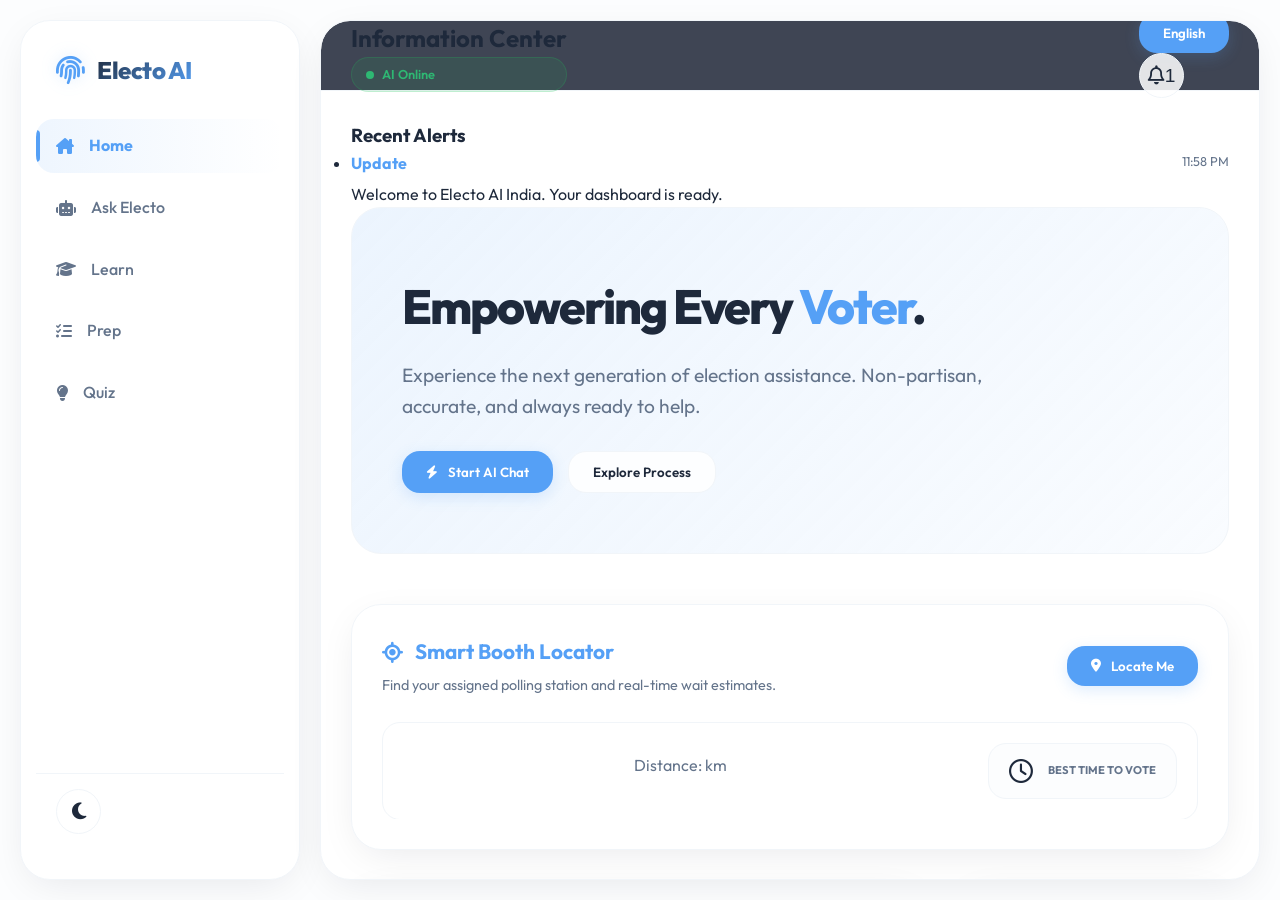
==== commit 44fbed9c: "Update app features and fixes" ====
--- a/index.html
+++ b/index.html
@@ -9,6 +9,7 @@
     <link href="https://fonts.googleapis.com/css2?family=Outfit:wght@300;400;500;600;700;800&family=Inter:wght@300;400;500;600;700&display=swap" rel="stylesheet">
     <link rel="manifest" href="manifest.json">
     <meta name="theme-color" content="#0f172a">
+    <link rel="icon" href="[data-uri]">
     <link rel="stylesheet" href="https://cdnjs.cloudflare.com/ajax/libs/font-awesome/6.4.0/css/all.min.css">
 </head>
 <body data-theme="light">
